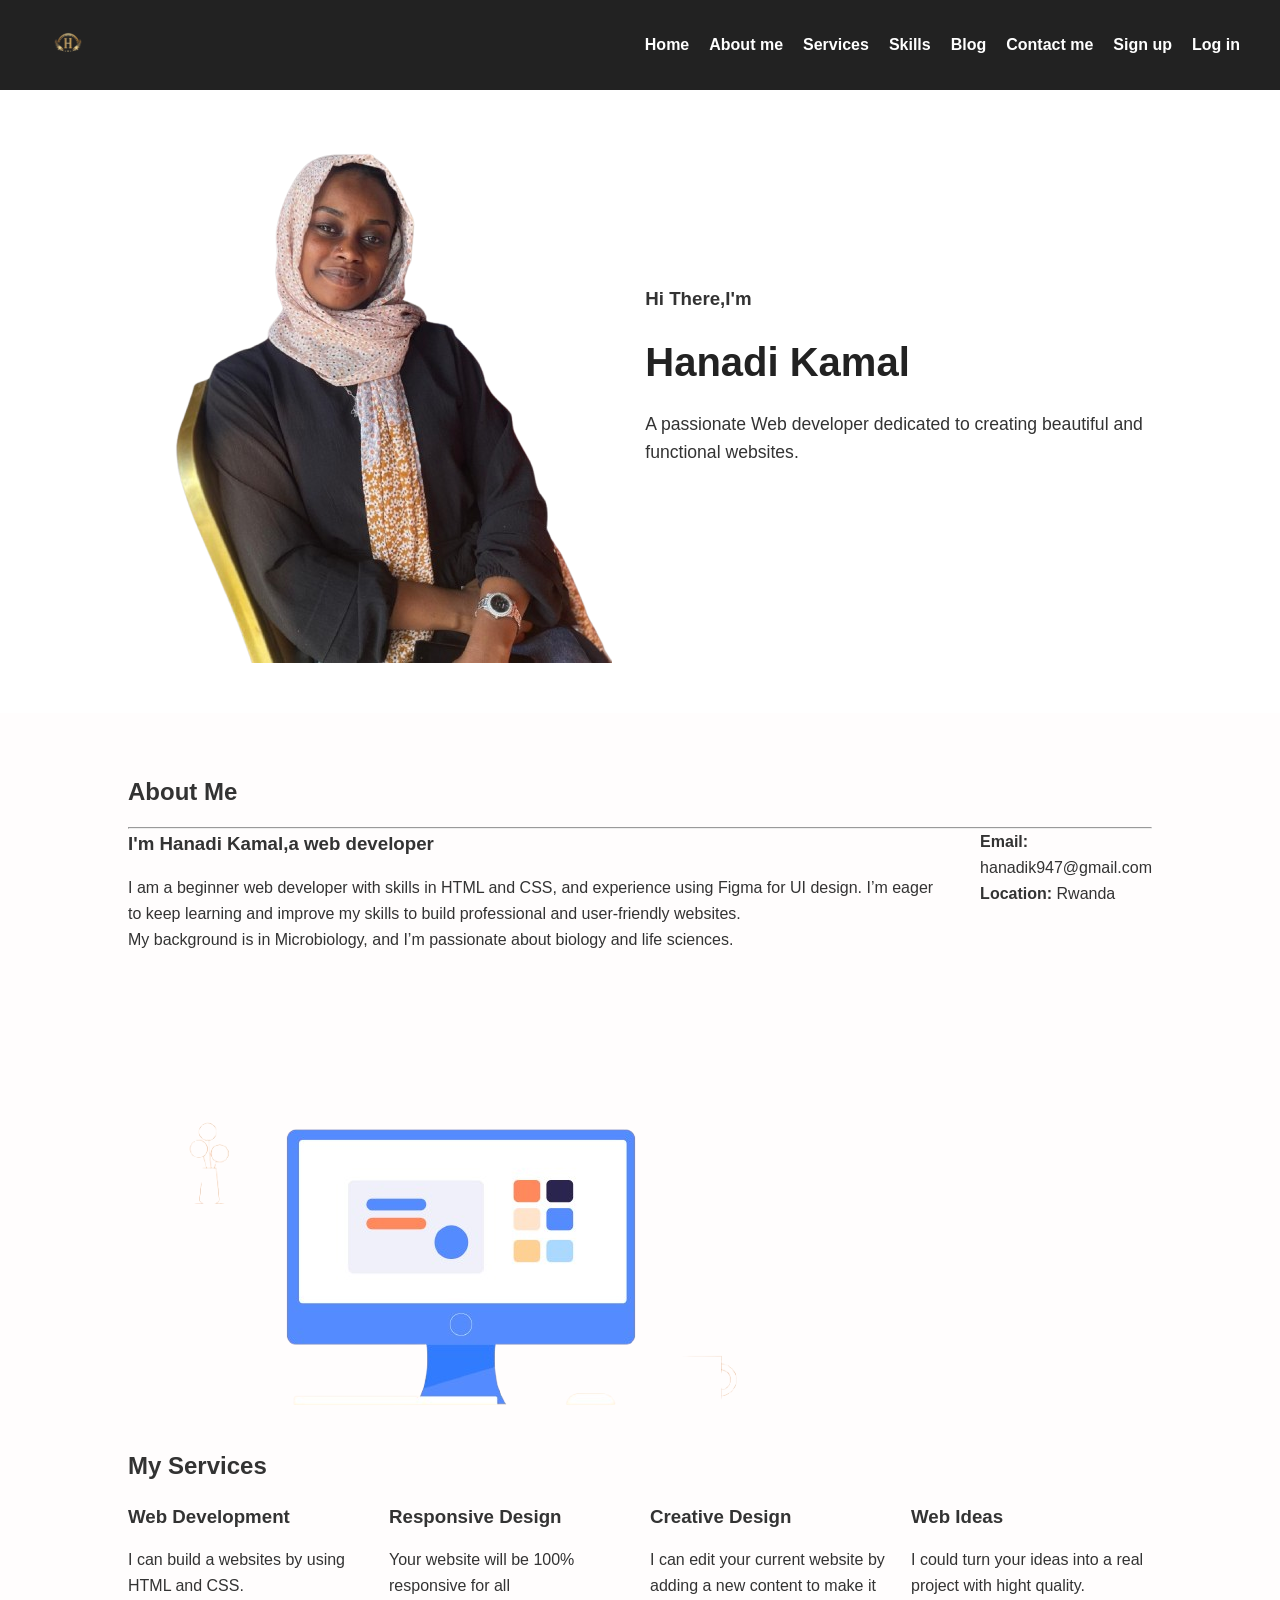
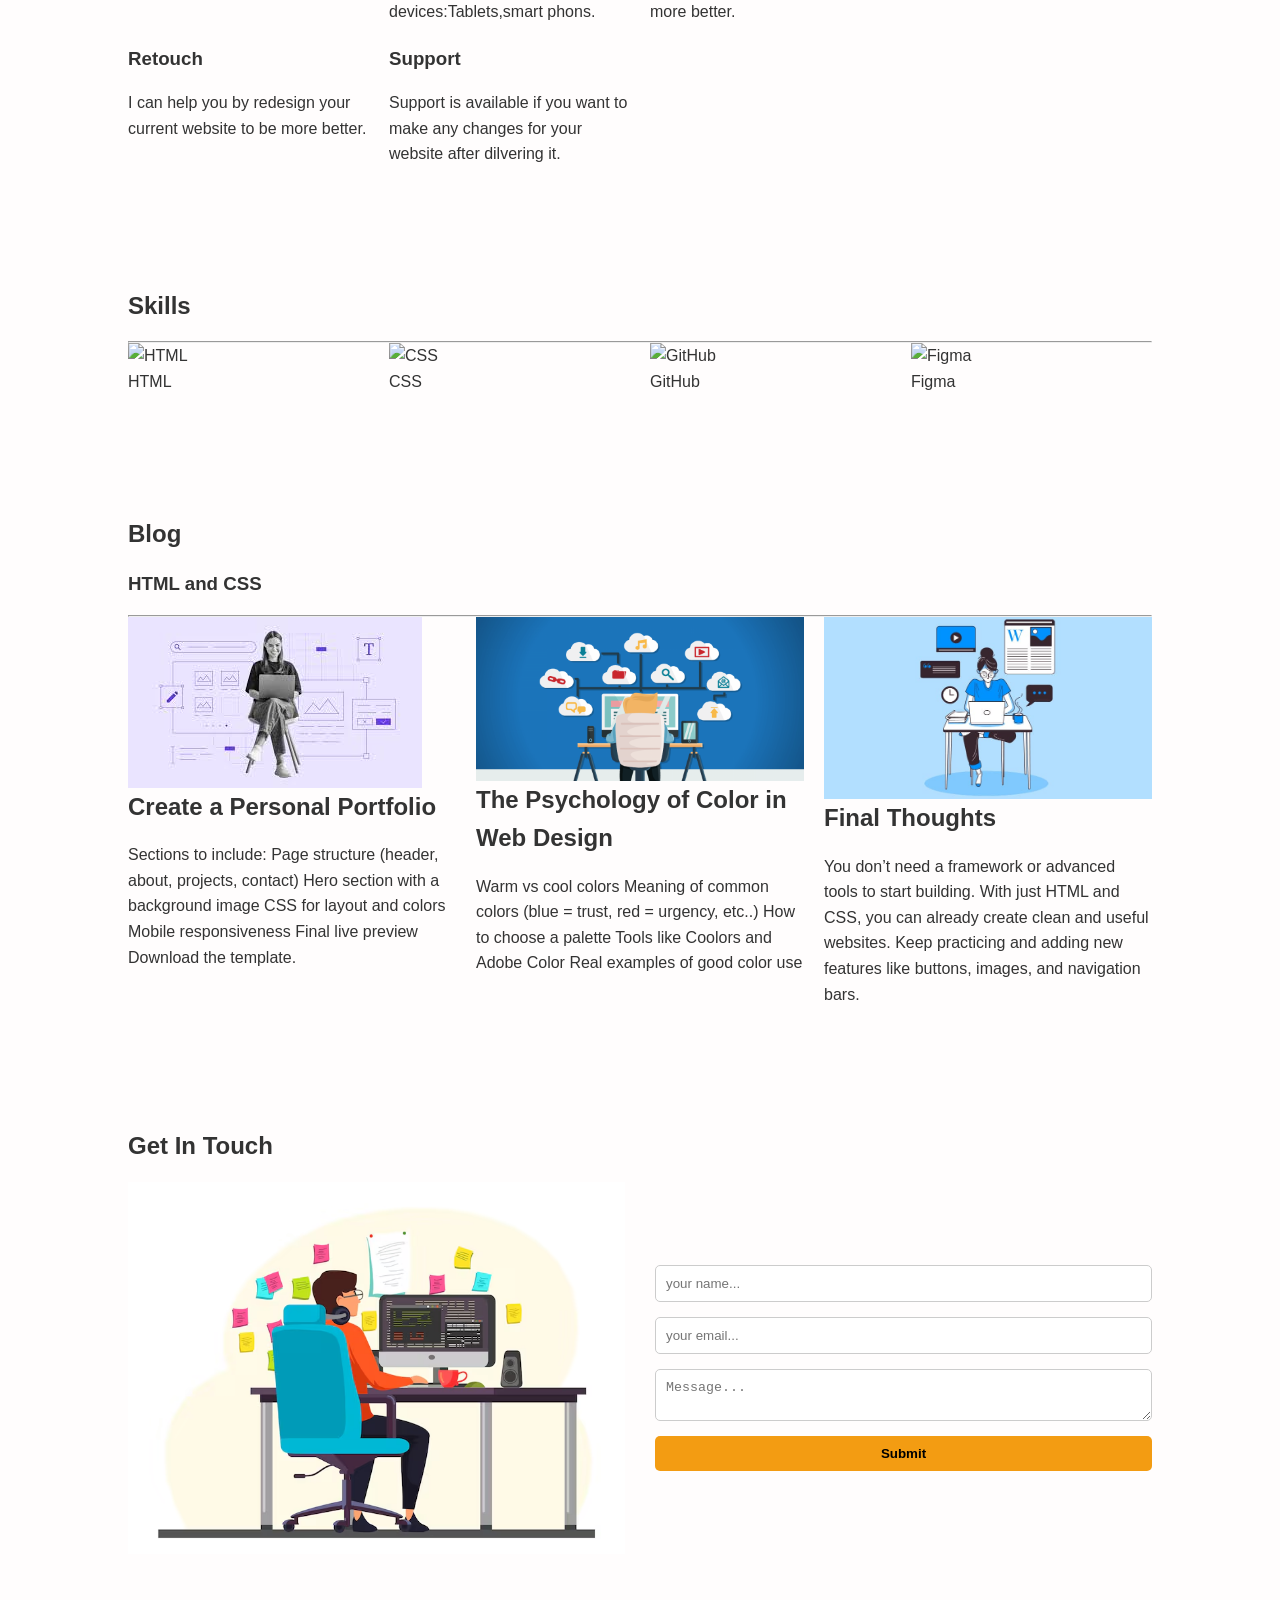
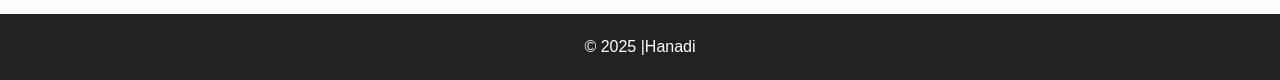
==== index.html @ 6c22a96e "corection" ====
<!DOCTYPE html>
<html lang="en">

<head>
    <meta charset="UTF-8">
    <meta name="viewport" content="width=device-width, initial-scale=1.0">
    <title>My webpage</title>
    <link rel="stylesheet" href="./style.css">
    <link rel="stylesheet" href="https://cdnjs.cloudflare.com/ajax/libs/font-awesome/7.0.1/css/all.min.css"
        integrity="sha512-2SwdPD6INVrV/lHTZbO2nodKhrnDdJK9/kg2XD1r9uGqPo1cUbujc+IYdlYdEErWNu69gVcYgdxlmVmzTWnetw=="
        crossorigin="anonymous" referrerpolicy="no-referrer" />
</head>

<body>
 
    <header class="photo">
           
        <img src="./h.png" alt="">
        <nav class="link">
        <ul class="navbar">
           <li> <a href="#home">Home</a></li>
            <li><a href="#about">About me</a></li>
            <li><a href="#services">Services</a></li>
            <li><a href="#skills">Skills</a></li>
            <li><a href="#blog">Blog</a></li>
            <li><a href="#contact">Contact me</a></li>
            <li><a href="./sing.html">Sign up</a></li>
            <li><a href="./log.html">Log in</a></li>
            </ul>
        </nav>
    </header>
    <div class="section1">
        <div><img class="img" src="./IMG-20250919-WA0031_2-removebg-preview (1).png" alt=""></div>
        <div class="text1">
            <h3 class="h3">Hi There,I'm</h3>
            <h1 class="h1">Hanadi Kamal</h1>
            <p class="p"> A passionate Web developer dedicated to creating beautiful and functional websites.</p>
            <div class="social">
                <a class="face" href="https://www.facebook.com/hnadei.kmal" target="_blank">
                    <i class="fa-brands fa-facebook"></i>
                </a>
                <a class="insta" href="https://www.instagram.com/hanadik94?igsh=MWlzdHgxcjh0bXBwZw==" target="_blank">
                    <i class="fa-brands fa-instagram"></i>
                </a>
                <a class="git" href="https://github.com/Hanadi234" target="_blank">
                    <i class="fa-brands fa-github"></i>
                </a>
                <a class="link" href="https://www.linkedin.com/in/hanadi-kamal-5a8a17352/" target="_blank">
                    <i class="fa-brands fa-linkedin"></i>
                </a>
            </div>
        </div>
    </div>
<section id="about">
    <div class="contener">
        <h2>About Me</h2>
        <hr>
        <div class="about-content">
            <div class="col-1">
                <h3 class="web">I'm <span class="h3">Hanadi Kamal,</span>a web developer</h3>
                <p>I am a beginner web developer with skills in HTML and CSS, and experience using Figma for UI design. I’m eager to keep learning and improve my skills to build professional and user-friendly websites.</p>
                <p>My background is in Microbiology, and I’m passionate about biology and life sciences.</p>
            </div>
            <div class="col-2">
                <p><b>Email:</b> hanadik947@gmail.com</p>
                <p><b>Location:</b> Rwanda</p>
            </div>
        </div>

    </div>

</section>
<section id="services">
    <div class="serv">
        <div class="heading">
            <img class="imn" src="./computer-removebg-preview (1).png" alt="services">
           <h2>My <span class="h3">Services</span></h2>
            
        </div>
        <div class="row">
            <div class="item">
                <h3>Web Development</h3>
                <p>I can build a websites by using HTML and CSS.</p>
            </div>
            <div class="item">
                <h3>Responsive Design</h3>
                <p>Your website will be 100% responsive for all devices:Tablets,smart phons.</p>
            </div>
            <div class="item">
                <h3>Creative Design</h3>
                <p>I can edit your current website by adding a new content to make it more better.</p>
            </div>
            <div class="item">
                <h3>Web Ideas</h3>
                <p>I could turn your ideas into a real project with hight quality.</p>
            </div>
            <div class="item">
                <h3>Retouch</h3>
                <p>I can help you by redesign your current website to be more better.</p>
            </div>
            <div class="item">
                <h3>Support</h3>
                <p>Support is available if you want to make any changes for your website after dilvering it.</p>
            </div>
        </div>
    </div>

</section>
<section id="skills">
        <h2>
            Skills
        </h2>
        <hr>
        <div class="skills-content">
          <div class="row">
            <div class="item">
                <img src="./nhtml.png" alt="HTML">
                <p>HTML</p>
            </div>
             <div class="item">
                <img src="./css.png" alt="CSS">
                <p>CSS</p>
            </div>
            <div class="item">
                <img src="./GitHub-Mark-ea2971cee799.png" alt="GitHub">
                <p>GitHub</p>
            </div>
             <div class="item">
                <img src="./5094051dac77593d0f0978bdcbabaf79e5bb855c-1080x1080.avif" alt="Figma">
                <p>Figma</p>
            </div>
          </div>
        </div>
    </div>
</section>
<section id="blog">
    <div class="contener">
        <h2 class="h3">Blog</h2>
        <h3 class="title">HTML and CSS</h3>
        <hr>
        <div class="row">
            <div class="item">
                <img src="./blog1.jpeg" alt="">
                <h2>Create a Personal Portfolio</h2>
                <p>Sections to include:

Page structure (header, about, projects, contact)

Hero section with a background image

CSS for layout and colors

Mobile responsiveness

Final live preview

Download the template.</p>
            </div>
            <div class="item">
                <img src="./blog2.png" alt="">
                <h2>The Psychology of Color in Web Design</h2>
                <p>Warm vs cool colors

Meaning of common colors (blue = trust, red = urgency, etc..)

How to choose a palette

Tools like Coolors and Adobe Color

Real examples of good color use</p>
            </div>
            <div class="item">
                <img src="./Blog3.jpg" alt="">
                <h2>Final Thoughts</h2>
                <p>You don’t need a framework or advanced tools to start building. With just HTML and CSS, you can already create clean and useful websites. Keep practicing and adding new features like buttons, images, and navigation bars.</p>
            </div>
        </div>
    </div>
    </section>
<section id="contact">
    <div class="contaner">
        <h2>Get In <span class="h3">Touch</span></h2>
        <div class="row">
            <img src="./male-programmer-working-computer-office-wall-with-hanging-reminder-stickers-developer-creating-new-software-interface-coding-programming-system-administrator-designer-character_575670-1159.jpg" alt="Git In Touch">
            <form action="https://formsubmit.co/hanadik947@gmail.com" method="POST">
                <input type="text" name="Name" id="Name" placeholder="your name..." required>
                <input type="email" name="Email" id="Email" placeholder="your email..." required>
                <textarea name="Message" id="Message" placeholder="Message..."></textarea>
                <button class="submit">Submit</button>
            </form>
        </div>
    </div>
</section>
<footer id="footer">
    <p>&copy; 2025 |Hanadi</p>
</footer>

</body>

</html>
---- style.css ----
* {
  margin: 0;
  padding: 0;
  box-sizing: border-box;
}

body {
  font-family: Arial, Helvetica, sans-serif;
  line-height: 1.6;
  color: #333;
  background: #fffdfd;
}

img {
  max-width: 100%;
  height: auto;
  display: block;
}

a {
  text-decoration: none;
  color: inherit;
}

h1, h2, h3 {
  margin-bottom: 1rem;
}


header {
  display: flex;
  justify-content: space-between;
  align-items: center;
  padding: 15px 40px;
  background: #222;
  color: #ee9191;
  position: sticky;
  top: 0;
  z-index: 1000;
}

header img {
  height: 60px;
}

.navbar {
  display: flex;
  list-style: none;
  gap: 20px;
}

.navbar li a {
  color: white;
  font-weight: bold;
  transition: color 0.3s;
}

.navbar li a:hover {
  color: #f39c12;
}


.section1 {
  display: flex;
  justify-content: space-around;
  align-items: center;
  padding: 50px 10%;
  gap: 20px;
  background: #fff;
}

.section1 .text1 {
  max-width: 500px;
}

.section1 h1 {
  font-size: 2.5rem;
  color: #222;
}

.section1 p {
  margin: 15px 0;
  font-size: 1.1rem;
}

.social a {
  font-size: 1.5rem;
  margin-right: 15px;
  color: #222;
  transition: color 0.3s;
}

.social a:hover {
  color: #f39c12;
}


section {
  padding: 60px 10%;
}

#about .about-content {
  display: flex;
  justify-content: space-between;
  gap: 30px;
}

#services .row,
#skills .row,
#blog .row,
#contact .row {
  display: grid;
  gap: 20px;
}

#services .row,
#skills .row {
  grid-template-columns: repeat(auto-fit, minmax(200px, 1fr));
}

#blog .row {
  grid-template-columns: repeat(auto-fit, minmax(250px, 1fr));
}

#contact .row {
  grid-template-columns: 1fr 1fr;
  align-items: center;
  gap: 30px;
}

#contact form {
  display: flex;
  flex-direction: column;
  gap: 15px;
}

#contact input,
#contact textarea {
  padding: 10px;
  border: 1px solid #ccc;
  border-radius: 5px;
}

#contact button {
  background: #f39c12;
  border: none;
  padding: 10px;
  border-radius: 5px;
  font-weight: bold;
  cursor: pointer;
  transition: background 0.3s;
}

#contact button:hover {
  background: #e67e22;
}


footer {
  background: #222;
  color: white;
  text-align: center;
  padding: 20px;
}

@media (max-width: 992px) {
  header {
    padding: 15px 20px;
  }

  .section1 {
    flex-direction: column;
    text-align: center;
  }

  #about .about-content {
    flex-direction: column;
  }

  #contact .row {
    grid-template-columns: 1fr;
  }
}


@media (max-width: 768px) {
  .navbar {
    display: none;
    flex-direction: column;
    background: #222;
    position: absolute;
    top: 70px;
    right: 20px;
    width: 200px;
    padding: 15px;
    border-radius: 8px;
  }

  .navbar.active {
    display: flex;
  }


  .menu-toggle {
    display: block;
    cursor: pointer;
    font-size: 1.8rem;
    color: white;
  }
}


@media (max-width: 480px) {
  .section1 h1 {
    font-size: 1.8rem;
  }

  .section1 p {
    font-size: 1rem;
  }

  h2 {
    font-size: 1.5rem;
  }
}

.sign ,.login{
    width: 300px;
    background-color: #fff;
    padding: 20px;
    box-shadow: 0 0 3px 0 rgba(0,0,0,0.3);
    margin: 8% auto;
    text-align: center;
}
.sign, .login h1{
    
    margin-bottom: 30px;
}
.input-box ,.log-box{
    border-radius: 20px;
    padding: 10px;
    margin: 10px 0;
    width: 98%;
    border: 1px solid rgb(226, 157, 171);
    outline: none;
}
.sign-bt ,.log-bt{
    color: #caced4;
    width: 100%;
    padding: 10px;
    border-radius: 20px;
    font-size: 15px;
    margin: 10px 0;
    border: none;
    background-color: #193052;
}
.back{
    text-decoration: none;
}
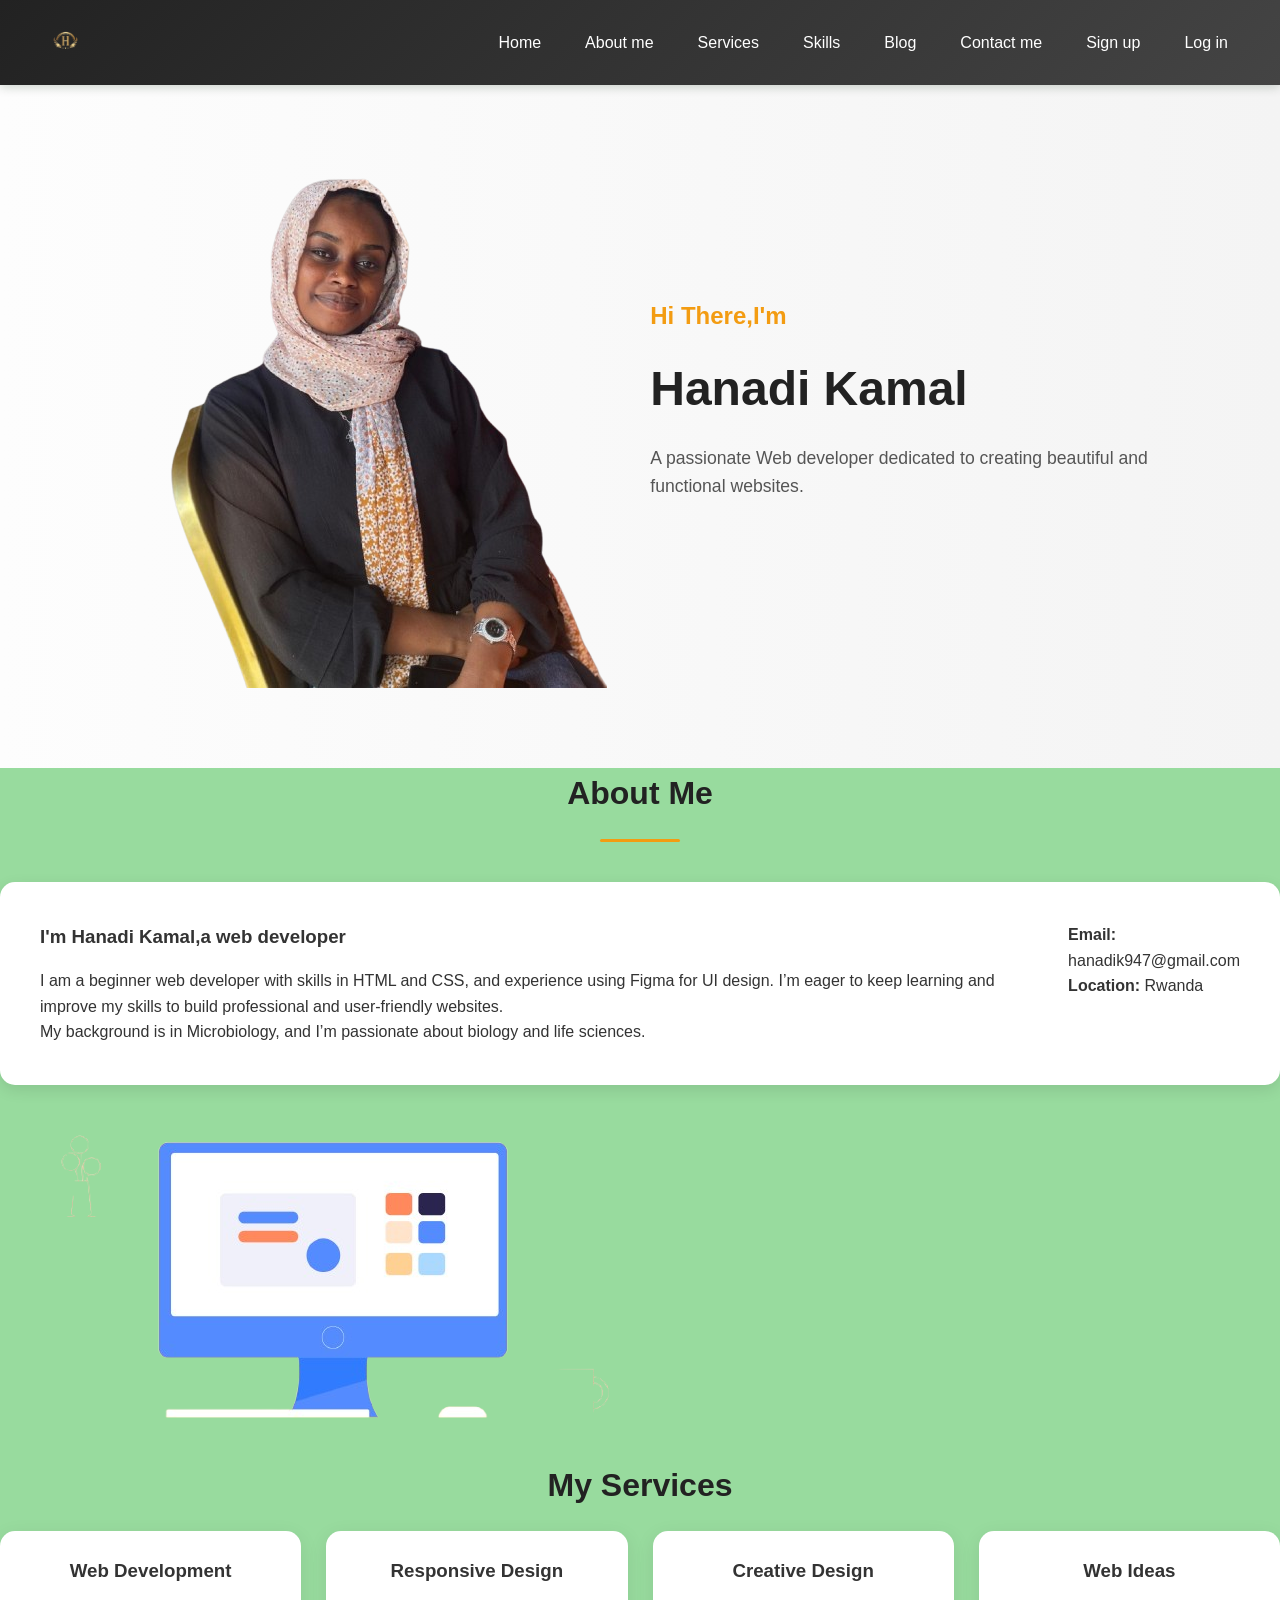
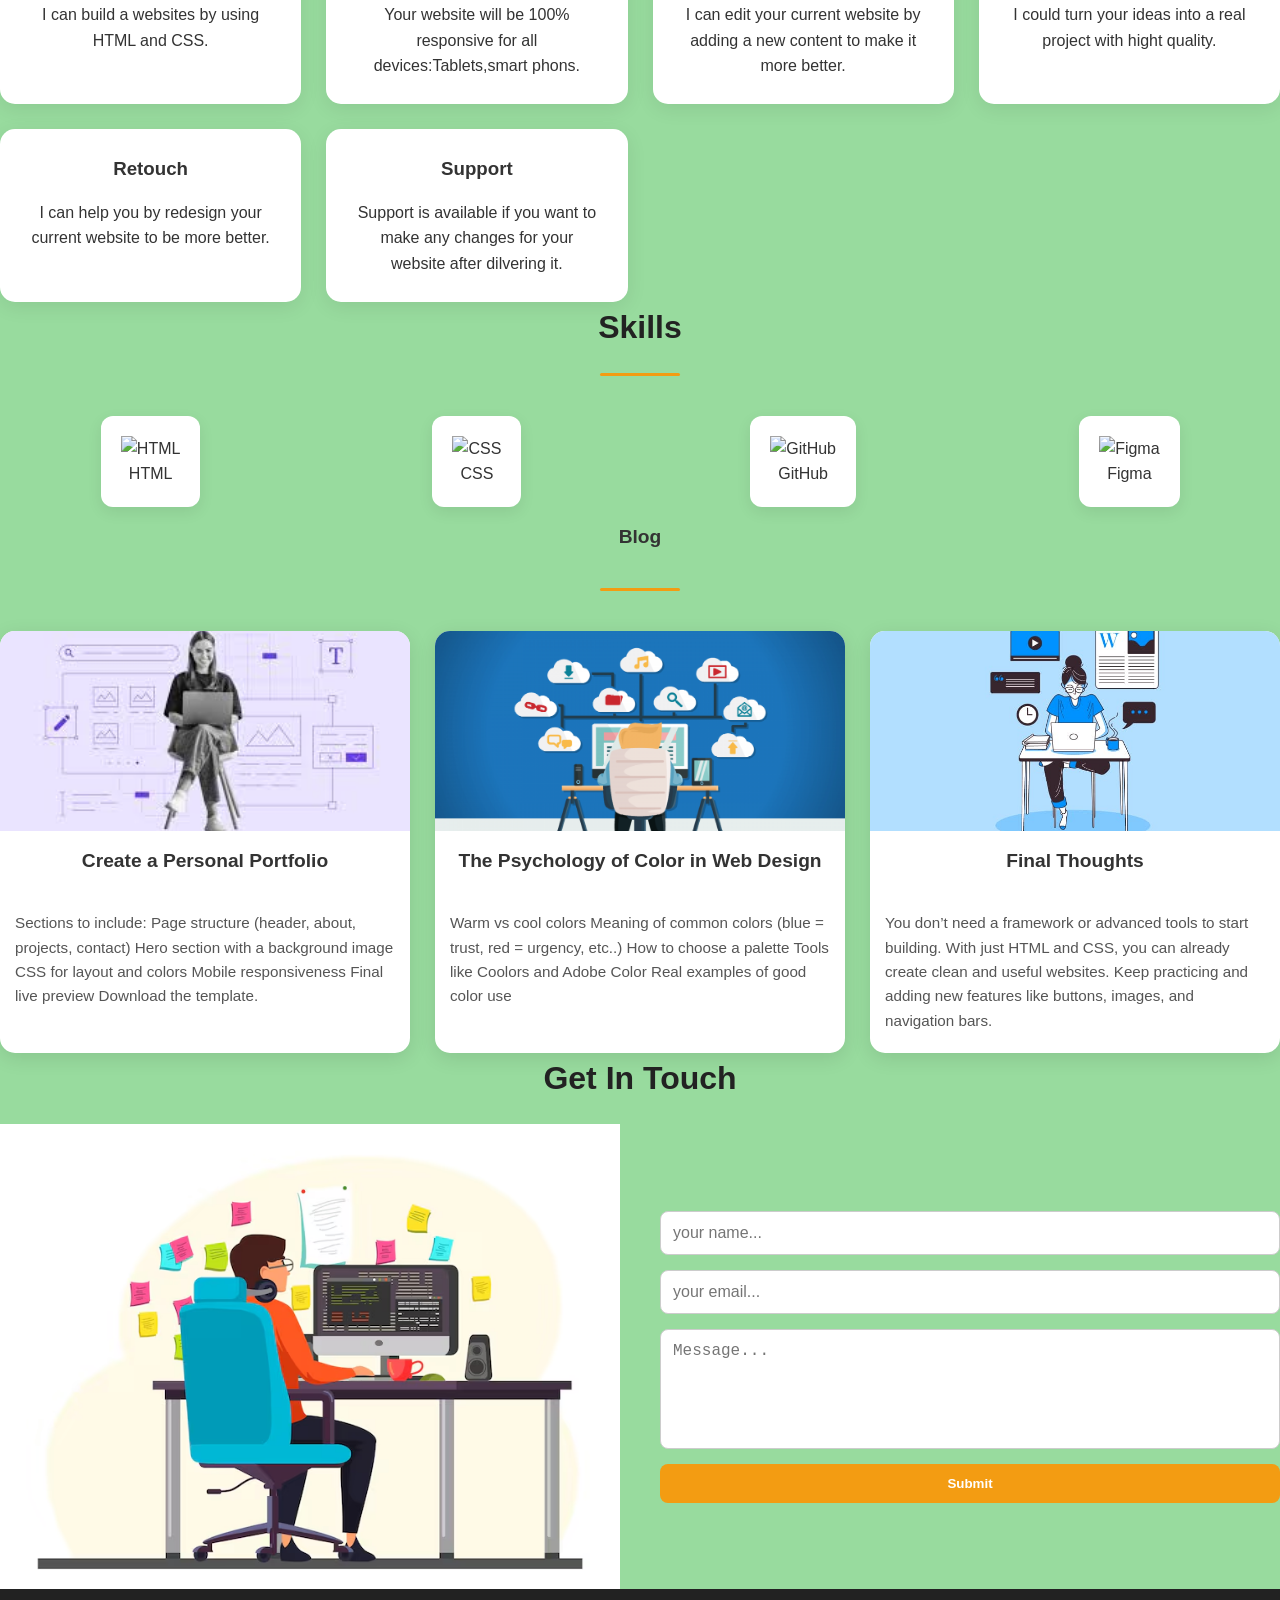
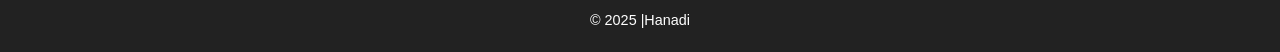
==== commit 6a2ff44d: "hey" ====
--- a/index.html
+++ b/index.html
@@ -79,27 +79,27 @@
         </div>
         <div class="row">
             <div class="item">
-                <h3>Web Development</h3>
+                <h3><strong>Web Development</strong></h3>
                 <p>I can build a websites by using HTML and CSS.</p>
             </div>
             <div class="item">
-                <h3>Responsive Design</h3>
+                <h3><strong>Responsive Design</strong></h3>
                 <p>Your website will be 100% responsive for all devices:Tablets,smart phons.</p>
             </div>
             <div class="item">
-                <h3>Creative Design</h3>
+                <h3><strong>Creative Design</strong></h3>
                 <p>I can edit your current website by adding a new content to make it more better.</p>
             </div>
             <div class="item">
-                <h3>Web Ideas</h3>
+                <h3><strong>Web Ideas</strong></h3>
                 <p>I could turn your ideas into a real project with hight quality.</p>
             </div>
             <div class="item">
-                <h3>Retouch</h3>
+                <h3><strong>Retouch</strong></h3>
                 <p>I can help you by redesign your current website to be more better.</p>
             </div>
             <div class="item">
-                <h3>Support</h3>
+                <h3><strong>Support</strong></h3>
                 <p>Support is available if you want to make any changes for your website after dilvering it.</p>
             </div>
         </div>
@@ -135,8 +135,8 @@
 </section>
 <section id="blog">
     <div class="contener">
-        <h2 class="h3">Blog</h2>
-        <h3 class="title">HTML and CSS</h3>
+        <h2 class="h3"><strong>Blog</strong></h2>
+        <!-- <h3 class="title">HTML and CSS</h3> -->
         <hr>
         <div class="row">
             <div class="item">
--- a/style.css
+++ b/style.css
@@ -6,10 +6,11 @@
 }
 
 body {
-  font-family: Arial, Helvetica, sans-serif;
+  font-family: "Poppins", sans-serif;
   line-height: 1.6;
   color: #333;
-  background: #fffdfd;
+  background: #98db9e;
+  scroll-behavior: smooth;
 }
 
 img {
@@ -21,10 +22,28 @@
 a {
   text-decoration: none;
   color: inherit;
+  transition: 0.3s;
 }
 
 h1, h2, h3 {
   margin-bottom: 1rem;
+  font-weight: 600;
+}
+
+h2 {
+  font-size: 2rem;
+  text-align: center;
+  margin-bottom: 20px;
+  color: #222;
+}
+
+hr {
+  width: 80px;
+  height: 3px;
+  border: none;
+  background: #f39c12;
+  margin: 0 auto 40px auto;
+  border-radius: 2px;
 }
 
 
@@ -33,15 +52,16 @@
   justify-content: space-between;
   align-items: center;
   padding: 15px 40px;
-  background: #222;
-  color: #ee9191;
+  background: linear-gradient(135deg, #222, #444);
+  color: #fff;
   position: sticky;
   top: 0;
   z-index: 1000;
+  box-shadow: 0 2px 10px rgba(1, 41, 9, 0.2);
 }
 
 header img {
-  height: 60px;
+  height: 55px;
 }
 
 .navbar {
@@ -52,12 +72,14 @@
 
 .navbar li a {
   color: white;
-  font-weight: bold;
-  transition: color 0.3s;
+  font-weight: 500;
+  padding: 8px 12px;
+  border-radius: 6px;
 }
 
 .navbar li a:hover {
-  color: #f39c12;
+  background: #f39c12;
+  color: #fff;
 }
 
 
@@ -65,68 +87,140 @@
   display: flex;
   justify-content: space-around;
   align-items: center;
-  padding: 50px 10%;
-  gap: 20px;
-  background: #fff;
+  padding: 80px 10%;
+  gap: 40px;
+  background: linear-gradient(to right, #fdfdfd, #f4f4f4);
 }
 
 .section1 .text1 {
   max-width: 500px;
+  animation: fadeIn 1s ease-in-out;
 }
 
 .section1 h1 {
-  font-size: 2.5rem;
+  font-size: 3rem;
   color: #222;
+}
+
+.section1 h3 {
+  font-size: 1.5rem;
+  color: #f39c12;
 }
 
 .section1 p {
   margin: 15px 0;
   font-size: 1.1rem;
+  color: #555;
 }
 
 .social a {
-  font-size: 1.5rem;
-  margin-right: 15px;
+  font-size: 1.6rem;
+  margin-right: 18px;
   color: #222;
-  transition: color 0.3s;
+  transition: transform 0.3s, color 0.3s;
 }
 
 .social a:hover {
   color: #f39c12;
-}
-
-
-section {
-  padding: 60px 10%;
-}
+  transform: scale(1.2);
+}
+
 
 #about .about-content {
   display: flex;
   justify-content: space-between;
   gap: 30px;
-}
-
-#services .row,
-#skills .row,
-#blog .row,
+  background: #fff;
+  padding: 40px;
+  border-radius: 15px;
+  box-shadow: 0 5px 15px rgba(0,0,0,0.1);
+}
+
+
+#services .row {
+  display: grid;
+  grid-template-columns: repeat(auto-fit, minmax(250px, 1fr));
+  gap: 25px;
+}
+
+#services .item {
+  background: #fff;
+  padding: 25px;
+  border-radius: 15px;
+  text-align: center;
+  box-shadow: 0 5px 20px rgba(0,0,0,0.08);
+  transition: transform 0.3s, box-shadow 0.3s;
+}
+
+#services .item:hover {
+  transform: translateY(-8px);
+  box-shadow: 0 8px 25px rgba(0,0,0,0.15);
+}
+
+
+#skills .row {
+  display: grid;
+  grid-template-columns: repeat(auto-fit, minmax(150px, 1fr));
+  gap: 25px;
+  justify-items: center;
+}
+
+#skills .item {
+  text-align: center;
+  background: #fff;
+  padding: 20px;
+  border-radius: 12px;
+  box-shadow: 0 5px 15px rgba(0,0,0,0.08);
+  transition: transform 0.3s;
+}
+
+#skills .item:hover {
+  transform: scale(1.08);
+}
+
+
+#blog .row {
+  display: grid;
+  grid-template-columns: repeat(auto-fit, minmax(280px, 1fr));
+  gap: 25px;
+}
+
+#blog .item {
+  background: #fff;
+  border-radius: 15px;
+  overflow: hidden;
+  box-shadow: 0 5px 20px rgba(0,0,0,0.1);
+  transition: transform 0.3s;
+}
+
+#blog .item:hover {
+  transform: translateY(-8px);
+}
+
+#blog img {
+  width: 100%;
+  height: 200px;
+  object-fit: cover;
+}
+
+#blog h2 {
+  font-size: 1.2rem;
+  padding: 15px;
+  color: #333;
+}
+
+#blog p {
+  padding: 0 15px 20px;
+  font-size: 0.95rem;
+  color: #555;
+}
+
+
 #contact .row {
   display: grid;
-  gap: 20px;
-}
-
-#services .row,
-#skills .row {
-  grid-template-columns: repeat(auto-fit, minmax(200px, 1fr));
-}
-
-#blog .row {
-  grid-template-columns: repeat(auto-fit, minmax(250px, 1fr));
-}
-
-#contact .row {
   grid-template-columns: 1fr 1fr;
+  gap: 40px;
   align-items: center;
-  gap: 30px;
 }
 
 #contact form {
@@ -137,23 +231,31 @@
 
 #contact input,
 #contact textarea {
-  padding: 10px;
+  padding: 12px;
   border: 1px solid #ccc;
-  border-radius: 5px;
+  border-radius: 8px;
+  font-size: 1rem;
+}
+
+#contact textarea {
+  min-height: 120px;
+  resize: none;
 }
 
 #contact button {
   background: #f39c12;
   border: none;
-  padding: 10px;
-  border-radius: 5px;
-  font-weight: bold;
+  padding: 12px;
+  border-radius: 8px;
+  font-weight: 600;
   cursor: pointer;
-  transition: background 0.3s;
+  color: white;
+  transition: background 0.3s, transform 0.3s;
 }
 
 #contact button:hover {
   background: #e67e22;
+  transform: scale(1.05);
 }
 
 
@@ -162,13 +264,19 @@
   color: white;
   text-align: center;
   padding: 20px;
-}
+  font-size: 0.9rem;
+}
+
+
+@keyframes fadeIn {
+  from {opacity: 0; transform: translateY(20px);}
+  to {opacity: 1; transform: translateY(0);}
+}
+
+
+
 
 @media (max-width: 992px) {
-  header {
-    padding: 15px 20px;
-  }
-
   .section1 {
     flex-direction: column;
     text-align: center;
@@ -176,6 +284,7 @@
 
   #about .about-content {
     flex-direction: column;
+    text-align: center;
   }
 
   #contact .row {
@@ -188,19 +297,18 @@
   .navbar {
     display: none;
     flex-direction: column;
-    background: #222;
+    background: #333;
     position: absolute;
     top: 70px;
     right: 20px;
-    width: 200px;
+    width: 220px;
     padding: 15px;
-    border-radius: 8px;
+    border-radius: 10px;
   }
 
   .navbar.active {
     display: flex;
   }
-
 
   .menu-toggle {
     display: block;
@@ -213,11 +321,15 @@
 
 @media (max-width: 480px) {
   .section1 h1 {
-    font-size: 1.8rem;
+    font-size: 2rem;
+  }
+
+  .section1 h3 {
+    font-size: 1.2rem;
   }
 
   .section1 p {
-    font-size: 1rem;
+    font-size: 0.95rem;
   }
 
   h2 {
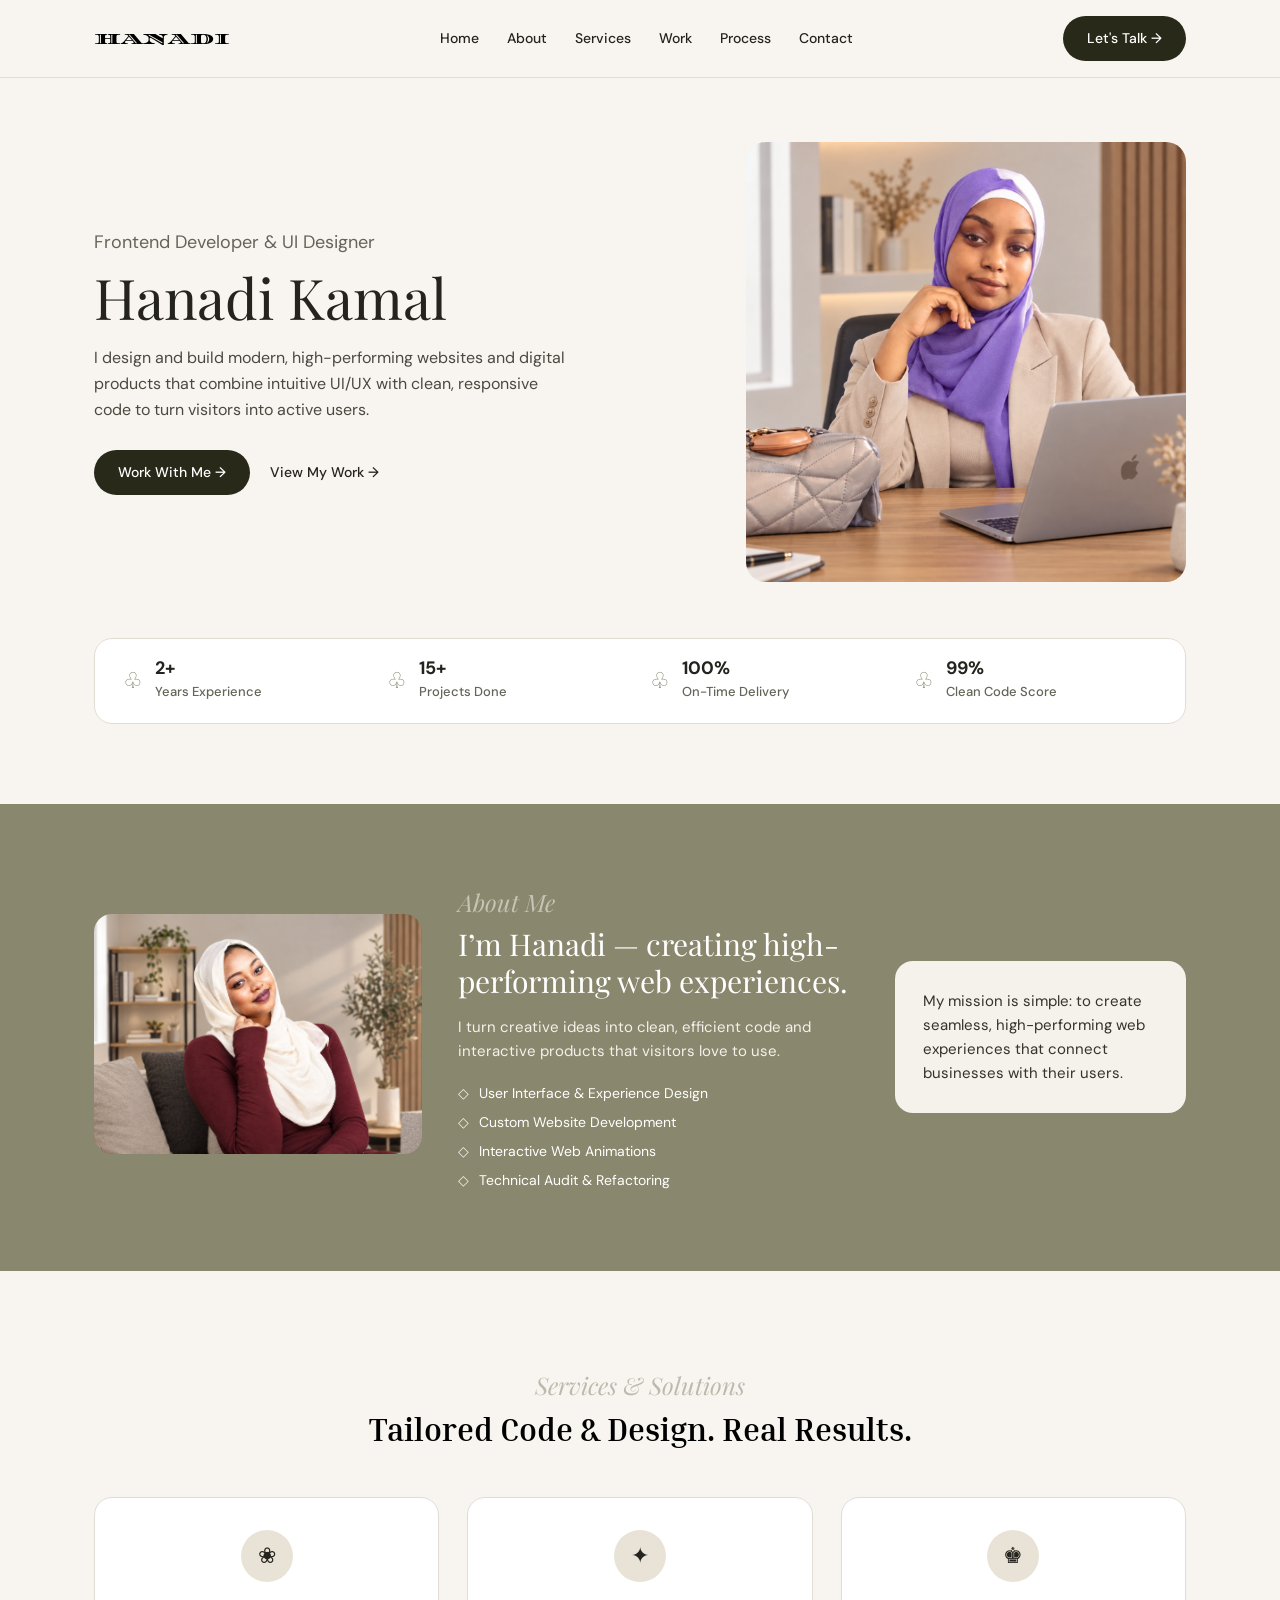
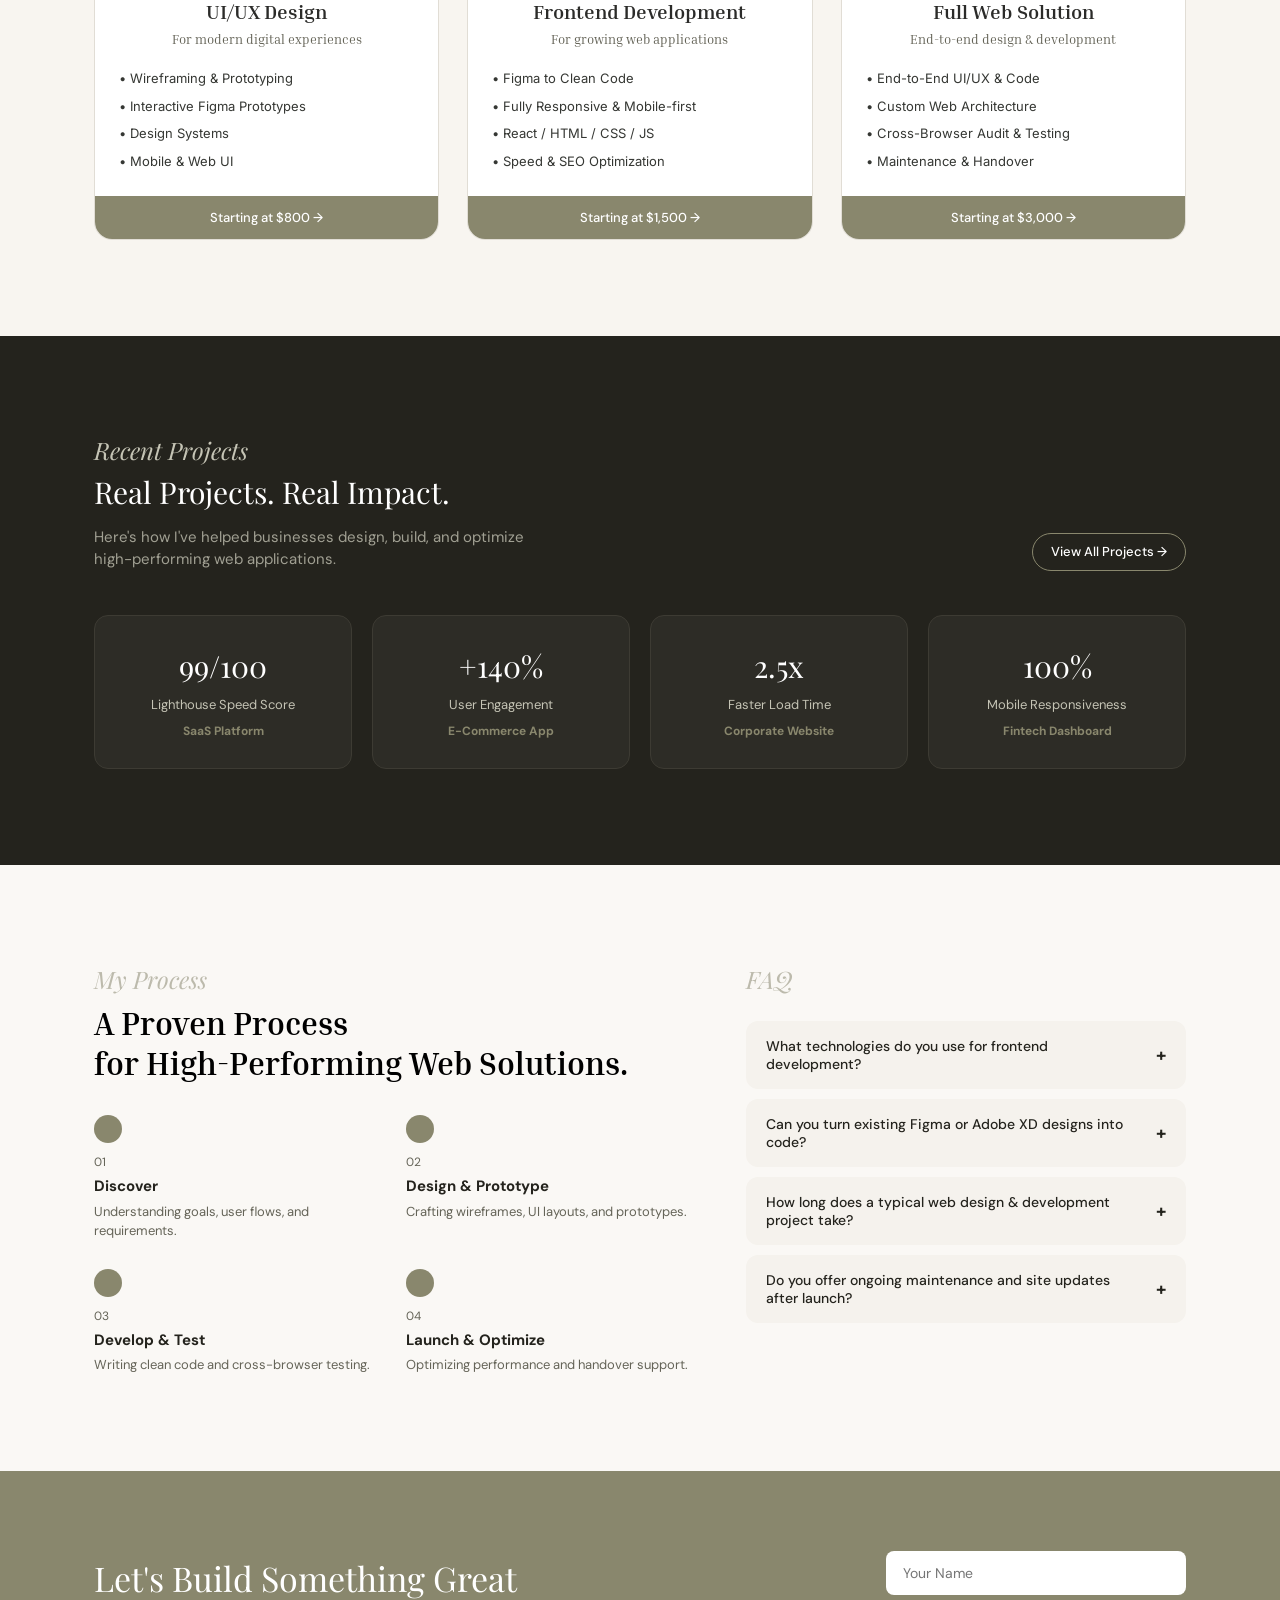
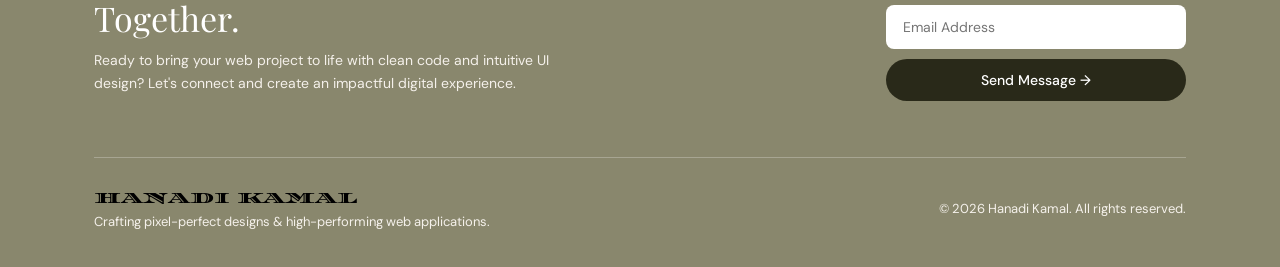
==== commit b122018c: "new" ====
--- a/index.html
+++ b/index.html
@@ -1,200 +1,311 @@
 <!DOCTYPE html>
 <html lang="en">
-
 <head>
-    <meta charset="UTF-8">
-    <meta name="viewport" content="width=device-width, initial-scale=1.0">
-    <title>My webpage</title>
-    <link rel="stylesheet" href="./style.css">
-    <link rel="stylesheet" href="https://cdnjs.cloudflare.com/ajax/libs/font-awesome/7.0.1/css/all.min.css"
-        integrity="sha512-2SwdPD6INVrV/lHTZbO2nodKhrnDdJK9/kg2XD1r9uGqPo1cUbujc+IYdlYdEErWNu69gVcYgdxlmVmzTWnetw=="
-        crossorigin="anonymous" referrerpolicy="no-referrer" />
+  <meta charset="UTF-8">
+  <meta name="viewport" content="width=device-width, initial-scale=1.0">
+  <title>Hanadi Kamal — Frontend Developer & UI Designer</title>
+
+  <link rel="preconnect" href="https://fonts.googleapis.com">
+  <link rel="preconnect" href="https://fonts.gstatic.com" crossorigin>
+  <link href="https://fonts.googleapis.com/css2?family=DM+Sans:ital,wght@0,400;0,500;0,700;1,400&family=Diplomata&family=Inria+Serif:wght@400;700&family=Inter:wght@500&family=Playfair+Display:ital,wght@0,400;0,600;1,400&display=swap" rel="stylesheet">
+
+  <link rel="stylesheet" href="style.css">
 </head>
-
 <body>
- 
-    <header class="photo">
-           
-        <img src="./h.png" alt="">
-        <nav class="link">
-        <ul class="navbar">
-           <li> <a href="#home">Home</a></li>
-            <li><a href="#about">About me</a></li>
-            <li><a href="#services">Services</a></li>
-            <li><a href="#skills">Skills</a></li>
-            <li><a href="#blog">Blog</a></li>
-            <li><a href="#contact">Contact me</a></li>
-            <li><a href="./sing.html">Sign up</a></li>
-            <li><a href="./log.html">Log in</a></li>
+
+  <header class="navbar">
+    <div class="container nav-container">
+      <a href="#home" class="brand-logo">HANADI</a>
+      <nav class="nav-links">
+        <a href="#home">Home</a>
+        <a href="#about">About</a>
+        <a href="#services">Services</a>
+        <a href="#work">Work</a>
+        <a href="#process">Process</a>
+        <a href="#contact">Contact</a>
+      </nav>
+      <a href="#contact" class="btn btn-dark">Let's Talk →</a>
+    </div>
+  </header>
+
+  <main>
+    <section id="home" class="hero-section">
+      <div class="container hero-grid">
+        <div class="hero-text">
+          <span class="role-badge">Frontend Developer & UI Designer</span>
+          <h1 class="hero-name">Hanadi Kamal</h1>
+          <p class="hero-bio">
+            I design and build modern, high-performing websites and digital products that combine intuitive UI/UX with clean, responsive code to turn visitors into active users.
+          </p>
+          <div class="hero-actions">
+            <a href="#contact" class="btn btn-dark">Work With Me →</a>
+            <a href="#work" class="btn-text">View My Work →</a>
+          </div>
+        </div>
+
+        <div class="hero-media">
+          <img class="hero-img" src="./n2.png" alt="Hanadi Kamal Portrait">
+        </div>
+      </div>
+
+      <div class="container">
+        <div class="metrics-bar">
+          <div class="metric-card">
+            <span class="metric-symbol">♧</span>
+            <div class="metric-info">
+              <strong>2+</strong>
+              <span>Years Experience</span>
+            </div>
+          </div>
+          <div class="metric-card">
+            <span class="metric-symbol">♧</span>
+            <div class="metric-info">
+              <strong>15+</strong>
+              <span>Projects Done</span>
+            </div>
+          </div>
+          <div class="metric-card">
+            <span class="metric-symbol">♧</span>
+            <div class="metric-info">
+              <strong>100%</strong>
+              <span>On-Time Delivery</span>
+            </div>
+          </div>
+          <div class="metric-card">
+            <span class="metric-symbol">♧</span>
+            <div class="metric-info">
+              <strong>99%</strong>
+              <span>Clean Code Score</span>
+            </div>
+          </div>
+        </div>
+      </div>
+    </section>
+
+    <section id="about" class="about-section">
+      <div class="container about-grid">
+        <div class="about-media">
+          <img src="./m.png" alt="Hanadi Working" class="about-img">
+        </div>
+
+        <div class="about-details">
+          <span class="tag-serif-italic tag-light">About Me</span>
+          <h2 class="about-title">I’m Hanadi — creating high-performing web experiences.</h2>
+          <p class="about-description">
+            I turn creative ideas into clean, efficient code and interactive products that visitors love to use.
+          </p>
+          <ul class="skills-checklist">
+            <li><span class="bullet-icon">◇</span> User Interface & Experience Design</li>
+            <li><span class="bullet-icon">◇</span> Custom Website Development</li>
+            <li><span class="bullet-icon">◇</span> Interactive Web Animations</li>
+            <li><span class="bullet-icon">◇</span> Technical Audit & Refactoring</li>
+          </ul>
+        </div>
+
+        <div class="mission-card">
+          <p>
+            My mission is simple: to create seamless, high-performing web experiences that connect businesses with their users.
+          </p>
+        </div>
+      </div>
+    </section>
+
+    <section id="services" class="services-section">
+      <div class="container">
+        <div class="section-head text-center">
+          <span class="tag-serif-italic">Services & Solutions</span>
+          <h2 class="section-title-serif">Tailored Code & Design. Real Results.</h2>
+        </div>
+
+        <div class="services-grid">
+          <article class="service-card">
+            <div class="service-icon-wrapper">❀</div>
+            <h3 class="service-title">UI/UX Design</h3>
+            <span class="service-subtitle">For modern digital experiences</span>
+            <ul class="service-list">
+              <li>• Wireframing & Prototyping</li>
+              <li>• Interactive Figma Prototypes</li>
+              <li>• Design Systems</li>
+              <li>• Mobile & Web UI</li>
             </ul>
-        </nav>
-    </header>
-    <div class="section1">
-        <div><img class="img" src="./IMG-20250919-WA0031_2-removebg-preview (1).png" alt=""></div>
-        <div class="text1">
-            <h3 class="h3">Hi There,I'm</h3>
-            <h1 class="h1">Hanadi Kamal</h1>
-            <p class="p"> A passionate Web developer dedicated to creating beautiful and functional websites.</p>
-            <div class="social">
-                <a class="face" href="https://www.facebook.com/hnadei.kmal" target="_blank">
-                    <i class="fa-brands fa-facebook"></i>
-                </a>
-                <a class="insta" href="https://www.instagram.com/hanadik94?igsh=MWlzdHgxcjh0bXBwZw==" target="_blank">
-                    <i class="fa-brands fa-instagram"></i>
-                </a>
-                <a class="git" href="https://github.com/Hanadi234" target="_blank">
-                    <i class="fa-brands fa-github"></i>
-                </a>
-                <a class="link" href="https://www.linkedin.com/in/hanadi-kamal-5a8a17352/" target="_blank">
-                    <i class="fa-brands fa-linkedin"></i>
-                </a>
-            </div>
-        </div>
+            <div class="service-price-bar">Starting at $800 →</div>
+          </article>
+
+          <article class="service-card featured">
+            <div class="service-icon-wrapper">✦</div>
+            <h3 class="service-title">Frontend Development</h3>
+            <span class="service-subtitle">For growing web applications</span>
+            <ul class="service-list">
+              <li>• Figma to Clean Code</li>
+              <li>• Fully Responsive & Mobile-first</li>
+              <li>• React / HTML / CSS / JS</li>
+              <li>• Speed & SEO Optimization</li>
+            </ul>
+            <div class="service-price-bar dark">Starting at $1,500 →</div>
+          </article>
+
+          <article class="service-card">
+            <div class="service-icon-wrapper">♚</div>
+            <h3 class="service-title">Full Web Solution</h3>
+            <span class="service-subtitle">End-to-end design & development</span>
+            <ul class="service-list">
+              <li>• End-to-End UI/UX & Code</li>
+              <li>• Custom Web Architecture</li>
+              <li>• Cross-Browser Audit & Testing</li>
+              <li>• Maintenance & Handover</li>
+            </ul>
+            <div class="service-price-bar">Starting at $3,000 →</div>
+          </article>
+        </div>
+      </div>
+    </section>
+
+    <section id="work" class="work-section">
+      <div class="container">
+        <div class="work-header">
+          <div>
+            <span class="tag-serif-italic tag-light">Recent Projects</span>
+            <h2 class="about-title">Real Projects. Real Impact.</h2>
+            <p class="work-subtext">
+              Here's how I've helped businesses design, build, and optimize high-performing web applications.
+            </p>
+          </div>
+          <a href="#contact" class="btn btn-outline">View All Projects →</a>
+        </div>
+
+        <div class="projects-grid">
+          <div class="project-card">
+            <div class="project-stat">99/100</div>
+            <div class="project-label">Lighthouse Speed Score</div>
+            <div class="project-tag">SaaS Platform</div>
+          </div>
+          <div class="project-card">
+            <div class="project-stat">+140%</div>
+            <div class="project-label">User Engagement</div>
+            <div class="project-tag">E-Commerce App</div>
+          </div>
+          <div class="project-card">
+            <div class="project-stat">2.5x</div>
+            <div class="project-label">Faster Load Time</div>
+            <div class="project-tag">Corporate Website</div>
+          </div>
+          <div class="project-card">
+            <div class="project-stat">100%</div>
+            <div class="project-label">Mobile Responsiveness</div>
+            <div class="project-tag">Fintech Dashboard</div>
+          </div>
+        </div>
+      </div>
+    </section>
+
+    <section id="process" class="process-faq-section">
+      <div class="container process-faq-grid">
+        <div class="process-column">
+          <span class="tag-serif-italic">My Process</span>
+          <h2 class="section-title-serif">A Proven Process<br>for High-Performing Web Solutions.</h2>
+
+          <div class="process-steps">
+            <div class="step-item">
+              <div class="step-badge"></div>
+              <span class="step-number">01</span>
+              <strong class="step-heading">Discover</strong>
+              <p>Understanding goals, user flows, and requirements.</p>
+            </div>
+            <div class="step-item">
+              <div class="step-badge"></div>
+              <span class="step-number">02</span>
+              <strong class="step-heading">Design & Prototype</strong>
+              <p>Crafting wireframes, UI layouts, and prototypes.</p>
+            </div>
+            <div class="step-item">
+              <div class="step-badge"></div>
+              <span class="step-number">03</span>
+              <strong class="step-heading">Develop & Test</strong>
+              <p>Writing clean code and cross-browser testing.</p>
+            </div>
+            <div class="step-item">
+              <div class="step-badge"></div>
+              <span class="step-number">04</span>
+              <strong class="step-heading">Launch & Optimize</strong>
+              <p>Optimizing performance and handover support.</p>
+            </div>
+          </div>
+        </div>
+
+        <div class="faq-column">
+          <span class="tag-serif-italic">FAQ</span>
+
+          <div class="faq-accordion">
+            <div class="faq-item">
+              <button class="faq-trigger">
+                <span>What technologies do you use for frontend development?</span>
+                <span class="faq-icon">+</span>
+              </button>
+              <div class="faq-panel">
+                <p>I primarily use HTML5, CSS3, JavaScript (ES6+), React, Tailwind CSS, and Figma for design handoffs.</p>
+              </div>
+            </div>
+
+            <div class="faq-item">
+              <button class="faq-trigger">
+                <span>Can you turn existing Figma or Adobe XD designs into code?</span>
+                <span class="faq-icon">+</span>
+              </button>
+              <div class="faq-panel">
+                <p>Yes! I specialize in translating design files into pixel-perfect, responsive HTML/CSS or React components.</p>
+              </div>
+            </div>
+
+            <div class="faq-item">
+              <button class="faq-trigger">
+                <span>How long does a typical web design & development project take?</span>
+                <span class="faq-icon">+</span>
+              </button>
+              <div class="faq-panel">
+                <p>Depending on project complexity, a full design and development cycle typically takes between 2 to 4 weeks.</p>
+              </div>
+            </div>
+
+            <div class="faq-item">
+              <button class="faq-trigger">
+                <span>Do you offer ongoing maintenance and site updates after launch?</span>
+                <span class="faq-icon">+</span>
+              </button>
+              <div class="faq-panel">
+                <p>Yes, I offer dedicated monthly maintenance, security audits, and feature expansion support.</p>
+              </div>
+            </div>
+          </div>
+        </div>
+      </div>
+    </section>
+  </main>
+
+  <footer id="contact" class="site-footer">
+    <div class="container">
+      <div class="contact-banner">
+        <div class="banner-content">
+            
+          <h2>Let's Build Something Great Together.</h2>
+          <p>Ready to bring your web project to life with clean code and intuitive UI design? Let's connect and create an impactful digital experience.</p>
+        </div>
+        <form class="contact-form" id="contactForm">
+          <input type="text" placeholder="Your Name" required>
+          <input type="email" placeholder="Email Address" required>
+          <button type="submit" class="btn btn-dark">Send Message →</button>
+        </form>
+      </div>
+
+      <div class="footer-bar">
+        <div class="footer-brand">
+          <span class="brand-logo">HANADI KAMAL</span>
+          <p>Crafting pixel-perfect designs & high-performing web applications.</p>
+        </div>
+        <p class="copyright">© 2026 Hanadi Kamal. All rights reserved.</p>
+      </div>
     </div>
-<section id="about">
-    <div class="contener">
-        <h2>About Me</h2>
-        <hr>
-        <div class="about-content">
-            <div class="col-1">
-                <h3 class="web">I'm <span class="h3">Hanadi Kamal,</span>a web developer</h3>
-                <p>I am a beginner web developer with skills in HTML and CSS, and experience using Figma for UI design. I’m eager to keep learning and improve my skills to build professional and user-friendly websites.</p>
-                <p>My background is in Microbiology, and I’m passionate about biology and life sciences.</p>
-            </div>
-            <div class="col-2">
-                <p><b>Email:</b> hanadik947@gmail.com</p>
-                <p><b>Location:</b> Rwanda</p>
-            </div>
-        </div>
-
-    </div>
-
-</section>
-<section id="services">
-    <div class="serv">
-        <div class="heading">
-            <img class="imn" src="./computer-removebg-preview (1).png" alt="services">
-           <h2>My <span class="h3">Services</span></h2>
-            
-        </div>
-        <div class="row">
-            <div class="item">
-                <h3><strong>Web Development</strong></h3>
-                <p>I can build a websites by using HTML and CSS.</p>
-            </div>
-            <div class="item">
-                <h3><strong>Responsive Design</strong></h3>
-                <p>Your website will be 100% responsive for all devices:Tablets,smart phons.</p>
-            </div>
-            <div class="item">
-                <h3><strong>Creative Design</strong></h3>
-                <p>I can edit your current website by adding a new content to make it more better.</p>
-            </div>
-            <div class="item">
-                <h3><strong>Web Ideas</strong></h3>
-                <p>I could turn your ideas into a real project with hight quality.</p>
-            </div>
-            <div class="item">
-                <h3><strong>Retouch</strong></h3>
-                <p>I can help you by redesign your current website to be more better.</p>
-            </div>
-            <div class="item">
-                <h3><strong>Support</strong></h3>
-                <p>Support is available if you want to make any changes for your website after dilvering it.</p>
-            </div>
-        </div>
-    </div>
-
-</section>
-<section id="skills">
-        <h2>
-            Skills
-        </h2>
-        <hr>
-        <div class="skills-content">
-          <div class="row">
-            <div class="item">
-                <img src="./nhtml.png" alt="HTML">
-                <p>HTML</p>
-            </div>
-             <div class="item">
-                <img src="./css.png" alt="CSS">
-                <p>CSS</p>
-            </div>
-            <div class="item">
-                <img src="./GitHub-Mark-ea2971cee799.png" alt="GitHub">
-                <p>GitHub</p>
-            </div>
-             <div class="item">
-                <img src="./5094051dac77593d0f0978bdcbabaf79e5bb855c-1080x1080.avif" alt="Figma">
-                <p>Figma</p>
-            </div>
-          </div>
-        </div>
-    </div>
-</section>
-<section id="blog">
-    <div class="contener">
-        <h2 class="h3"><strong>Blog</strong></h2>
-        <!-- <h3 class="title">HTML and CSS</h3> -->
-        <hr>
-        <div class="row">
-            <div class="item">
-                <img src="./blog1.jpeg" alt="">
-                <h2>Create a Personal Portfolio</h2>
-                <p>Sections to include:
-
-Page structure (header, about, projects, contact)
-
-Hero section with a background image
-
-CSS for layout and colors
-
-Mobile responsiveness
-
-Final live preview
-
-Download the template.</p>
-            </div>
-            <div class="item">
-                <img src="./blog2.png" alt="">
-                <h2>The Psychology of Color in Web Design</h2>
-                <p>Warm vs cool colors
-
-Meaning of common colors (blue = trust, red = urgency, etc..)
-
-How to choose a palette
-
-Tools like Coolors and Adobe Color
-
-Real examples of good color use</p>
-            </div>
-            <div class="item">
-                <img src="./Blog3.jpg" alt="">
-                <h2>Final Thoughts</h2>
-                <p>You don’t need a framework or advanced tools to start building. With just HTML and CSS, you can already create clean and useful websites. Keep practicing and adding new features like buttons, images, and navigation bars.</p>
-            </div>
-        </div>
-    </div>
-    </section>
-<section id="contact">
-    <div class="contaner">
-        <h2>Get In <span class="h3">Touch</span></h2>
-        <div class="row">
-            <img src="./male-programmer-working-computer-office-wall-with-hanging-reminder-stickers-developer-creating-new-software-interface-coding-programming-system-administrator-designer-character_575670-1159.jpg" alt="Git In Touch">
-            <form action="https://formsubmit.co/hanadik947@gmail.com" method="POST">
-                <input type="text" name="Name" id="Name" placeholder="your name..." required>
-                <input type="email" name="Email" id="Email" placeholder="your email..." required>
-                <textarea name="Message" id="Message" placeholder="Message..."></textarea>
-                <button class="submit">Submit</button>
-            </form>
-        </div>
-    </div>
-</section>
-<footer id="footer">
-    <p>&copy; 2025 |Hanadi</p>
-</footer>
-
+  </footer>
+
+  <script src="script.js"></script>
 </body>
-
 </html>
--- a/style.css
+++ b/style.css
@@ -1,373 +1,672 @@
-
-* {
+*, *::before, *::after {
+  box-sizing: border-box;
   margin: 0;
   padding: 0;
-  box-sizing: border-box;
+}
+
+html {
+  scroll-behavior: smooth;
 }
 
 body {
-  font-family: "Poppins", sans-serif;
-  line-height: 1.6;
-  color: #333;
-  background: #98db9e;
-  scroll-behavior: smooth;
-}
-
-img {
-  max-width: 100%;
-  height: auto;
+  font-family: 'DM Sans', sans-serif;
+  background-color: #F8F5F0;
+  color: #24231D;
+  line-height: 1.5;
+  width: 100%;
+  overflow-x: hidden;
+}
+
+.container {
+  width: 100%;
+  max-width: 1140px;
+  margin: 0 auto;
+  padding: 0 24px;
+}
+
+.btn {
+  display: inline-flex;
+  align-items: center;
+  justify-content: center;
+  padding: 12px 24px;
+  border-radius: 30px;
+  font-size: 14px;
+  font-family: 'DM Sans', sans-serif;
+  font-weight: 500;
+  text-decoration: none;
+  border: none;
+  cursor: pointer;
+  transition: all 0.25s ease;
+}
+
+.btn-dark {
+  background-color: #292919;
+  color: #FFFFFF;
+}
+
+.btn-dark:hover {
+  background-color: #3f3e2b;
+}
+
+.btn-text {
+  color: #24231D;
+  text-decoration: none;
+  font-size: 14px;
+  font-weight: 500;
+  transition: color 0.2s ease;
+}
+
+.btn-text:hover {
+  color: #89876D;
+}
+
+.btn-outline {
+  padding: 8px 18px;
+  border: 1px solid #89876D;
+  border-radius: 20px;
+  color: #FFFFFF;
+  text-decoration: none;
+  font-size: 13px;
+  transition: all 0.25s ease;
+}
+
+.btn-outline:hover {
+  background-color: #89876D;
+}
+
+.tag-serif-italic {
+  font-family: 'Playfair Display', serif;
+  font-style: italic;
+  font-size: 24px;
+  color: #bcbaac;
   display: block;
-}
-
-a {
-  text-decoration: none;
-  color: inherit;
-  transition: 0.3s;
-}
-
-h1, h2, h3 {
-  margin-bottom: 1rem;
-  font-weight: 600;
-}
-
-h2 {
-  font-size: 2rem;
+  margin-bottom: 6px;
+}
+
+.tag-light {
+  color: #C5C4B5;
+}
+
+.section-title-serif {
+  font-family: 'Inria Serif', serif;
+  font-weight: 700;
+  font-size: 32px;
+  color: #000000;
+  line-height: 1.25;
+}
+
+.text-center {
   text-align: center;
-  margin-bottom: 20px;
-  color: #222;
-}
-
-hr {
-  width: 80px;
-  height: 3px;
-  border: none;
-  background: #f39c12;
-  margin: 0 auto 40px auto;
-  border-radius: 2px;
-}
-
-
-header {
-  display: flex;
-  justify-content: space-between;
-  align-items: center;
-  padding: 15px 40px;
-  background: linear-gradient(135deg, #222, #444);
-  color: #fff;
+}
+
+.navbar {
   position: sticky;
   top: 0;
+  background-color: rgba(248, 245, 240, 0.92);
+  backdrop-filter: blur(8px);
   z-index: 1000;
-  box-shadow: 0 2px 10px rgba(1, 41, 9, 0.2);
-}
-
-header img {
-  height: 55px;
-}
-
-.navbar {
-  display: flex;
+  border-bottom: 1px solid #E2DDD3;
+  padding: 16px 0;
+}
+
+.nav-container {
+  display: flex;
+  align-items: center;
+  justify-content: space-between;
+}
+
+.brand-logo {
+  font-family: 'Diplomata', serif;
+  font-size: 16px;
+  color: #000000;
+  text-decoration: none;
+}
+
+.nav-links {
+  display: flex;
+  gap: 28px;
+}
+
+.nav-links a {
+  text-decoration: none;
+  color: #24231D;
+  font-size: 14px;
+  font-weight: 500;
+  transition: color 0.2s ease;
+}
+
+.nav-links a:hover {
+  color: #89876D;
+}
+
+.hero-section {
+  padding: 64px 0 80px;
+}
+
+.hero-grid {
+  display: grid;
+  grid-template-columns: 1.1fr 0.9fr;
+  gap: 48px;
+  align-items: center;
+}
+
+.role-badge {
+  color: #656458;
+  font-size: 18px;
+  display: block;
+  margin-bottom: 10px;
+}
+
+.hero-name {
+  font-family: 'Playfair Display', serif;
+  font-size: 56px;
+  font-weight: 400;
+  line-height: 1.1;
+  color: #24231D;
+  margin-bottom: 18px;
+}
+
+.hero-bio {
+  font-size: 16px;
+  line-height: 1.6;
+  color: #4A4940;
+  margin-bottom: 28px;
+  max-width: 480px;
+}
+
+.hero-actions {
+  display: flex;
+  align-items: center;
+  gap: 20px;
+}
+
+.hero-media {
+  display: flex;
+  justify-content: flex-end;
+}
+
+.hero-img {
+  width: 100%;
+  max-width: 440px;
+  height: auto;
+  border-radius: 20px;
+  object-fit: cover;
+}
+
+.metrics-bar {
+  margin-top: 56px;
+  padding: 20px 28px;
+  background-color: #FFFFFF;
+  border-radius: 18px;
+  border: 1px solid #E2DDD3;
+  display: grid;
+  grid-template-columns: repeat(4, 1fr);
+  gap: 20px;
+}
+
+.metric-card {
+  display: flex;
+  align-items: center;
+  gap: 12px;
+}
+
+.metric-symbol {
+  color: #89876D;
+  font-size: 22px;
+}
+
+.metric-info strong {
+  display: block;
+  font-size: 18px;
+  color: #24231D;
+  line-height: 1.1;
+}
+
+.metric-info span {
+  font-size: 13px;
+  font-weight: 500;
+  color: #656458;
+}
+
+.about-section {
+  background-color: #89876D;
+  padding: 80px 0;
+  color: #FFFFFF;
+}
+
+.about-grid {
+  display: grid;
+  grid-template-columns: 0.9fr 1.1fr 0.8fr;
+  gap: 36px;
+  align-items: center;
+}
+
+.about-img {
+  width: 100%;
+  height: 100%;
+  max-height: 320px;
+  border-radius: 18px;
+  object-fit: cover;
+}
+
+.about-title {
+  font-family: 'Playfair Display', serif;
+  font-size: 30px;
+  font-weight: 400;
+  color: #FFFFFF;
+  margin-bottom: 14px;
+  line-height: 1.25;
+}
+
+.about-description {
+  font-size: 15px;
+  line-height: 1.6;
+  color: #F5F1EB;
+  margin-bottom: 20px;
+}
+
+.skills-checklist {
   list-style: none;
+  display: flex;
+  flex-direction: column;
+  gap: 8px;
+}
+
+.skills-checklist li {
+  font-size: 14px;
+  color: #FFFFFF;
+  display: flex;
+  align-items: center;
+  gap: 10px;
+}
+
+.bullet-icon {
+  color: #F5F1EB;
+}
+
+.mission-card {
+  background-color: #F5F1EB;
+  padding: 28px;
+  border-radius: 18px;
+}
+
+.mission-card p {
+  color: #343328;
+  font-size: 15px;
+  line-height: 1.6;
+}
+
+.services-section {
+  padding: 96px 0;
+}
+
+.services-grid {
+  display: grid;
+  grid-template-columns: repeat(3, 1fr);
+  gap: 28px;
+  margin-top: 48px;
+}
+
+.service-card {
+  background-color: #FFFFFF;
+  padding: 32px 24px 68px;
+  border-radius: 18px;
+  border: 1px solid #E1DDD5;
+  display: flex;
+  flex-direction: column;
+  align-items: center;
+  text-align: center;
+  position: relative;
+  overflow: hidden;
+  
+}
+.service-card:hover {
+    box-shadow: 0 6px 18px  #89876D;
+    transform: translateY(-4px);
+  }
+
+.service-icon-wrapper {
+  width: 52px;
+  height: 52px;
+  background-color: #E8E3D6;
+  border-radius: 50%;
+  display: flex;
+  align-items: center;
+  justify-content: center;
+  font-size: 22px;
+  margin-bottom: 14px;
+}
+
+.service-title {
+  font-family: 'Inria Serif', serif;
+  font-size: 20px;
+  color: #2B2B29;
+  margin-bottom: 4px;
+}
+
+.service-subtitle {
+  font-family: 'Inria Serif', serif;
+  font-size: 13px;
+  color: #656458;
+  margin-bottom: 20px;
+}
+
+.service-list {
+  list-style: none;
+  width: 100%;
+  text-align: left;
+  display: flex;
+  flex-direction: column;
+  gap: 8px;
+}
+
+.service-list li {
+  font-family: 'Inter', sans-serif;
+  font-size: 13px;
+  color: #353733;
+}
+
+.service-price-bar {
+  position: absolute;
+  bottom: 0;
+  left: 0;
+  width: 100%;
+  padding: 12px 0;
+  background-color: #89876D;
+  color: #FFFFFF;
+  font-size: 13px;
+  font-weight: 500;
+}
+
+.service-price-bar.dark {
+  background-color: #89876D;
+}
+
+.work-section {
+  background-color: #24231D;
+  padding: 96px 0;
+  color: #FFFFFF;
+}
+
+.work-header {
+  display: flex;
+  justify-content: space-between;
+  align-items: flex-end;
+  margin-bottom: 44px;
+}
+
+.work-subtext {
+  color: #A1A093;
+  font-size: 15px;
+  max-width: 460px;
+  margin-top: 8px;
+}
+
+.projects-grid {
+  display: grid;
+  grid-template-columns: repeat(4, 1fr);
   gap: 20px;
-}
-
-.navbar li a {
-  color: white;
+  
+}
+.project-card:hover {
+    box-shadow: 0 6px 18px  #d7d6cb;
+    transform: translateY(-4px);
+  }
+
+.project-card {
+  background-color: #2D2C26;
+  padding: 28px 18px;
+  border-radius: 14px;
+  border: 1px solid #3d3b33;
+  text-align: center;
+}
+
+.project-stat {
+  font-family: 'Playfair Display', serif;
+  font-size: 30px;
+  color: #FFFFFF;
+  margin-bottom: 6px;
+}
+
+.project-label {
+  font-size: 13px;
+  color: #C5C4B5;
+  margin-bottom: 8px;
+}
+
+.project-tag {
+  font-size: 12px;
+  color: #89876D;
+  font-weight: 700;
+}
+
+.process-faq-section {
+  background-color: #FAF8F5;
+  padding: 96px 0;
+}
+
+.process-faq-grid {
+  display: grid;
+  grid-template-columns: 1.15fr 0.85fr;
+  gap: 56px;
+}
+
+.process-steps {
+  display: grid;
+  grid-template-columns: repeat(2, 1fr);
+  gap: 28px;
+  margin-top: 32px;
+}
+
+.step-item {
+  display: flex;
+  flex-direction: column;
+  gap: 4px;
+}
+
+.step-badge {
+  width: 28px;
+  height: 28px;
+  background-color: #89876D;
+  border-radius: 50%;
+  margin-bottom: 6px;
+}
+
+.step-number {
+  font-size: 12px;
+  color: #656458;
+}
+
+.step-heading {
+  font-size: 15px;
+  color: #24231D;
+}
+
+.step-item p {
+  font-size: 13px;
+  color: #656458;
+  line-height: 1.5;
+}
+
+.faq-accordion {
+  display: flex;
+  flex-direction: column;
+  gap: 10px;
+  margin-top: 24px;
+}
+
+.faq-item {
+  background-color: #F5F2ED;
+  border-radius: 12px;
+  overflow: hidden;
+}
+
+.faq-trigger {
+  width: 100%;
+  padding: 16px 20px;
+  display: flex;
+  justify-content: space-between;
+  align-items: center;
+  background: none;
+  border: none;
+  font-family: 'DM Sans', sans-serif;
+  font-size: 14px;
   font-weight: 500;
-  padding: 8px 12px;
-  border-radius: 6px;
-}
-
-.navbar li a:hover {
-  background: #f39c12;
-  color: #fff;
-}
-
-
-.section1 {
-  display: flex;
-  justify-content: space-around;
-  align-items: center;
-  padding: 80px 10%;
+  color: #24231D;
+  text-align: left;
+  cursor: pointer;
+}
+
+.faq-icon {
+  font-size: 18px;
+  font-weight: 700;
+  margin-left: 12px;
+}
+
+.faq-panel {
+  max-height: 0;
+  overflow: hidden;
+  transition: max-height 0.3s ease, padding 0.3s ease;
+  padding: 0 20px;
+}
+
+.faq-panel p {
+  font-size: 13px;
+  color: #656458;
+  line-height: 1.5;
+  padding-bottom: 16px;
+}
+
+.faq-item.active .faq-panel {
+  max-height: 150px;
+}
+
+.site-footer {
+  background-color: #89876D;
+  padding: 80px 0 36px;
+  color: #FFFFFF;
+}
+
+.contact-banner {
+  display: flex;
+  align-items: center;
+  justify-content: space-between;
   gap: 40px;
-  background: linear-gradient(to right, #fdfdfd, #f4f4f4);
-}
-
-.section1 .text1 {
-  max-width: 500px;
-  animation: fadeIn 1s ease-in-out;
-}
-
-.section1 h1 {
-  font-size: 3rem;
-  color: #222;
-}
-
-.section1 h3 {
-  font-size: 1.5rem;
-  color: #f39c12;
-}
-
-.section1 p {
-  margin: 15px 0;
-  font-size: 1.1rem;
-  color: #555;
-}
-
-.social a {
-  font-size: 1.6rem;
-  margin-right: 18px;
-  color: #222;
-  transition: transform 0.3s, color 0.3s;
-}
-
-.social a:hover {
-  color: #f39c12;
-  transform: scale(1.2);
-}
-
-
-#about .about-content {
-  display: flex;
+  margin-bottom: 56px;
+}
+
+.banner-content {
+  max-width: 480px;
+}
+
+.banner-content h2 {
+  font-family: 'Playfair Display', serif;
+  font-size: 34px;
+  font-weight: 400;
+  margin-bottom: 10px;
+  line-height: 1.2;
+}
+
+.banner-content p {
+  font-size: 14px;
+  color: #F5F1EB;
+  line-height: 1.6;
+}
+
+.contact-form {
+  display: flex;
+  flex-direction: column;
+  gap: 10px;
+  width: 100%;
+  max-width: 300px;
+}
+
+.contact-form input {
+  padding: 12px 16px;
+  font-size: 14px;
+  border-radius: 8px;
+  border: 1px solid rgba(255, 255, 255, 0.2);
+  outline: none;
+  font-family: 'DM Sans', sans-serif;
+}
+
+.footer-bar {
+  border-top: 1px solid rgba(255, 255, 255, 0.25);
+  padding-top: 28px;
+  display: flex;
+  align-items: center;
   justify-content: space-between;
-  gap: 30px;
-  background: #fff;
-  padding: 40px;
-  border-radius: 15px;
-  box-shadow: 0 5px 15px rgba(0,0,0,0.1);
-}
-
-
-#services .row {
-  display: grid;
-  grid-template-columns: repeat(auto-fit, minmax(250px, 1fr));
-  gap: 25px;
-}
-
-#services .item {
-  background: #fff;
-  padding: 25px;
-  border-radius: 15px;
-  text-align: center;
-  box-shadow: 0 5px 20px rgba(0,0,0,0.08);
-  transition: transform 0.3s, box-shadow 0.3s;
-}
-
-#services .item:hover {
-  transform: translateY(-8px);
-  box-shadow: 0 8px 25px rgba(0,0,0,0.15);
-}
-
-
-#skills .row {
-  display: grid;
-  grid-template-columns: repeat(auto-fit, minmax(150px, 1fr));
-  gap: 25px;
-  justify-items: center;
-}
-
-#skills .item {
-  text-align: center;
-  background: #fff;
-  padding: 20px;
-  border-radius: 12px;
-  box-shadow: 0 5px 15px rgba(0,0,0,0.08);
-  transition: transform 0.3s;
-}
-
-#skills .item:hover {
-  transform: scale(1.08);
-}
-
-
-#blog .row {
-  display: grid;
-  grid-template-columns: repeat(auto-fit, minmax(280px, 1fr));
-  gap: 25px;
-}
-
-#blog .item {
-  background: #fff;
-  border-radius: 15px;
-  overflow: hidden;
-  box-shadow: 0 5px 20px rgba(0,0,0,0.1);
-  transition: transform 0.3s;
-}
-
-#blog .item:hover {
-  transform: translateY(-8px);
-}
-
-#blog img {
-  width: 100%;
-  height: 200px;
-  object-fit: cover;
-}
-
-#blog h2 {
-  font-size: 1.2rem;
-  padding: 15px;
-  color: #333;
-}
-
-#blog p {
-  padding: 0 15px 20px;
-  font-size: 0.95rem;
-  color: #555;
-}
-
-
-#contact .row {
-  display: grid;
-  grid-template-columns: 1fr 1fr;
-  gap: 40px;
-  align-items: center;
-}
-
-#contact form {
-  display: flex;
-  flex-direction: column;
-  gap: 15px;
-}
-
-#contact input,
-#contact textarea {
-  padding: 12px;
-  border: 1px solid #ccc;
-  border-radius: 8px;
-  font-size: 1rem;
-}
-
-#contact textarea {
-  min-height: 120px;
-  resize: none;
-}
-
-#contact button {
-  background: #f39c12;
-  border: none;
-  padding: 12px;
-  border-radius: 8px;
-  font-weight: 600;
-  cursor: pointer;
-  color: white;
-  transition: background 0.3s, transform 0.3s;
-}
-
-#contact button:hover {
-  background: #e67e22;
-  transform: scale(1.05);
-}
-
-
-footer {
-  background: #222;
-  color: white;
-  text-align: center;
-  padding: 20px;
-  font-size: 0.9rem;
-}
-
-
-@keyframes fadeIn {
-  from {opacity: 0; transform: translateY(20px);}
-  to {opacity: 1; transform: translateY(0);}
-}
-
-
-
+  font-size: 13px;
+}
+
+.footer-brand p {
+  margin-top: 2px;
+  color: #F5F1EB;
+}
+
+.copyright {
+  color: #F5F1EB;
+}
 
 @media (max-width: 992px) {
-  .section1 {
+  .hero-grid {
+    grid-template-columns: 1fr;
+    text-align: center;
+  }
+  .hero-bio {
+    margin-left: auto;
+    margin-right: auto;
+  }
+  .hero-actions {
+    justify-content: center;
+  }
+  .hero-media {
+    justify-content: center;
+  }
+  .metrics-bar {
+    grid-template-columns: repeat(2, 1fr);
+  }
+  .about-grid {
+    grid-template-columns: 1fr;
+  }
+  .services-grid {
+    grid-template-columns: 1fr;
+  }
+  .projects-grid {
+    grid-template-columns: repeat(2, 1fr);
+  }
+  .process-faq-grid {
+    grid-template-columns: 1fr;
+  }
+  .contact-banner {
     flex-direction: column;
     text-align: center;
   }
-
-  #about .about-content {
+   
+  .contact-form {
+    max-width: 100%;
+  }
+  .footer-bar {
     flex-direction: column;
+    gap: 16px;
     text-align: center;
   }
-
-  #contact .row {
+}
+
+@media (max-width: 600px) {
+  .nav-links {
+    display: none;
+  }
+  .hero-name {
+    font-size: 40px;
+  }
+  .metrics-bar {
     grid-template-columns: 1fr;
   }
-}
-
-
-@media (max-width: 768px) {
-  .navbar {
-    display: none;
-    flex-direction: column;
-    background: #333;
-    position: absolute;
-    top: 70px;
-    right: 20px;
-    width: 220px;
-    padding: 15px;
-    border-radius: 10px;
-  }
-
-  .navbar.active {
-    display: flex;
-  }
-
-  .menu-toggle {
-    display: block;
-    cursor: pointer;
-    font-size: 1.8rem;
-    color: white;
-  }
-}
-
-
-@media (max-width: 480px) {
-  .section1 h1 {
-    font-size: 2rem;
-  }
-
-  .section1 h3 {
-    font-size: 1.2rem;
-  }
-
-  .section1 p {
-    font-size: 0.95rem;
-  }
-
-  h2 {
-    font-size: 1.5rem;
-  }
-}
-
-.sign ,.login{
-    width: 300px;
-    background-color: #fff;
-    padding: 20px;
-    box-shadow: 0 0 3px 0 rgba(0,0,0,0.3);
-    margin: 8% auto;
-    text-align: center;
-}
-.sign, .login h1{
-    
-    margin-bottom: 30px;
-}
-.input-box ,.log-box{
-    border-radius: 20px;
-    padding: 10px;
-    margin: 10px 0;
-    width: 98%;
-    border: 1px solid rgb(226, 157, 171);
-    outline: none;
-}
-.sign-bt ,.log-bt{
-    color: #caced4;
-    width: 100%;
-    padding: 10px;
-    border-radius: 20px;
-    font-size: 15px;
-    margin: 10px 0;
-    border: none;
-    background-color: #193052;
-}
-.back{
-    text-decoration: none;
-}
-
+  .projects-grid {
+    grid-template-columns: 1fr;
+  }
+  .process-steps {
+    grid-template-columns: 1fr;
+  }
+}
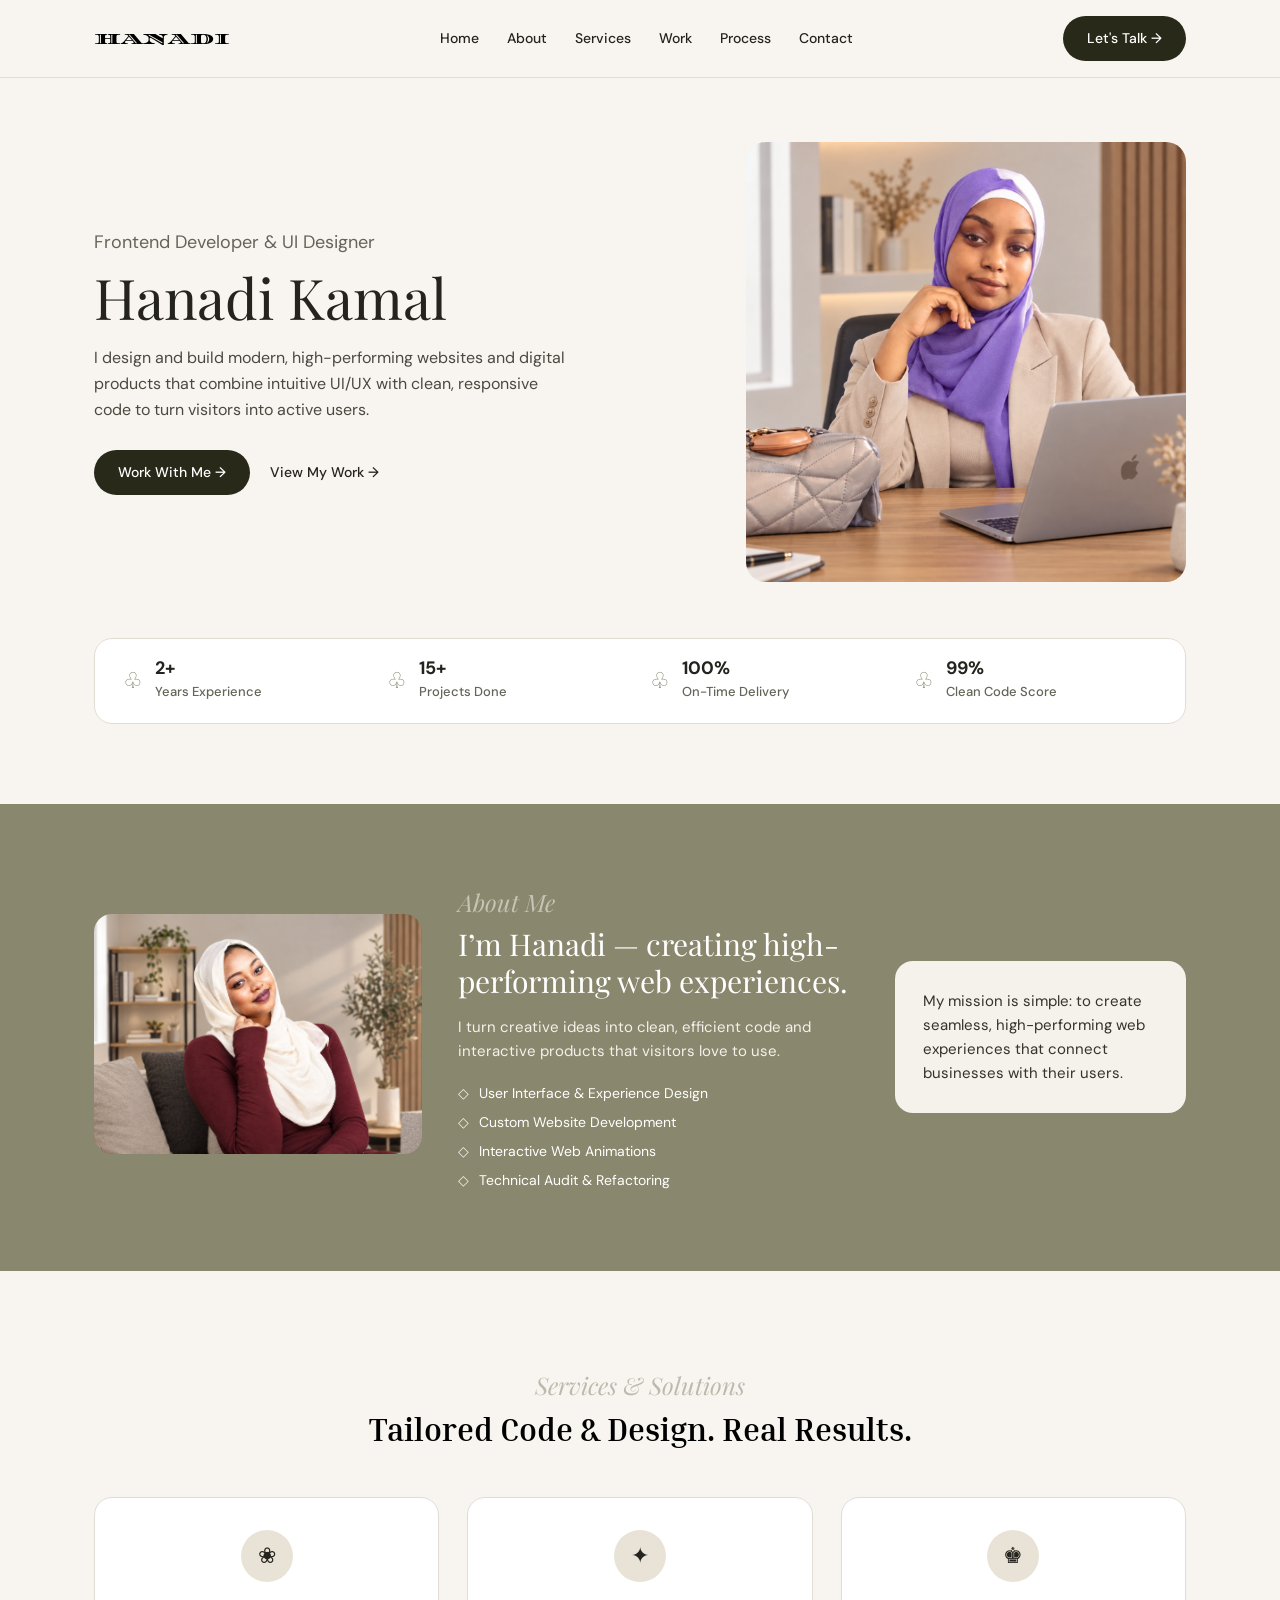
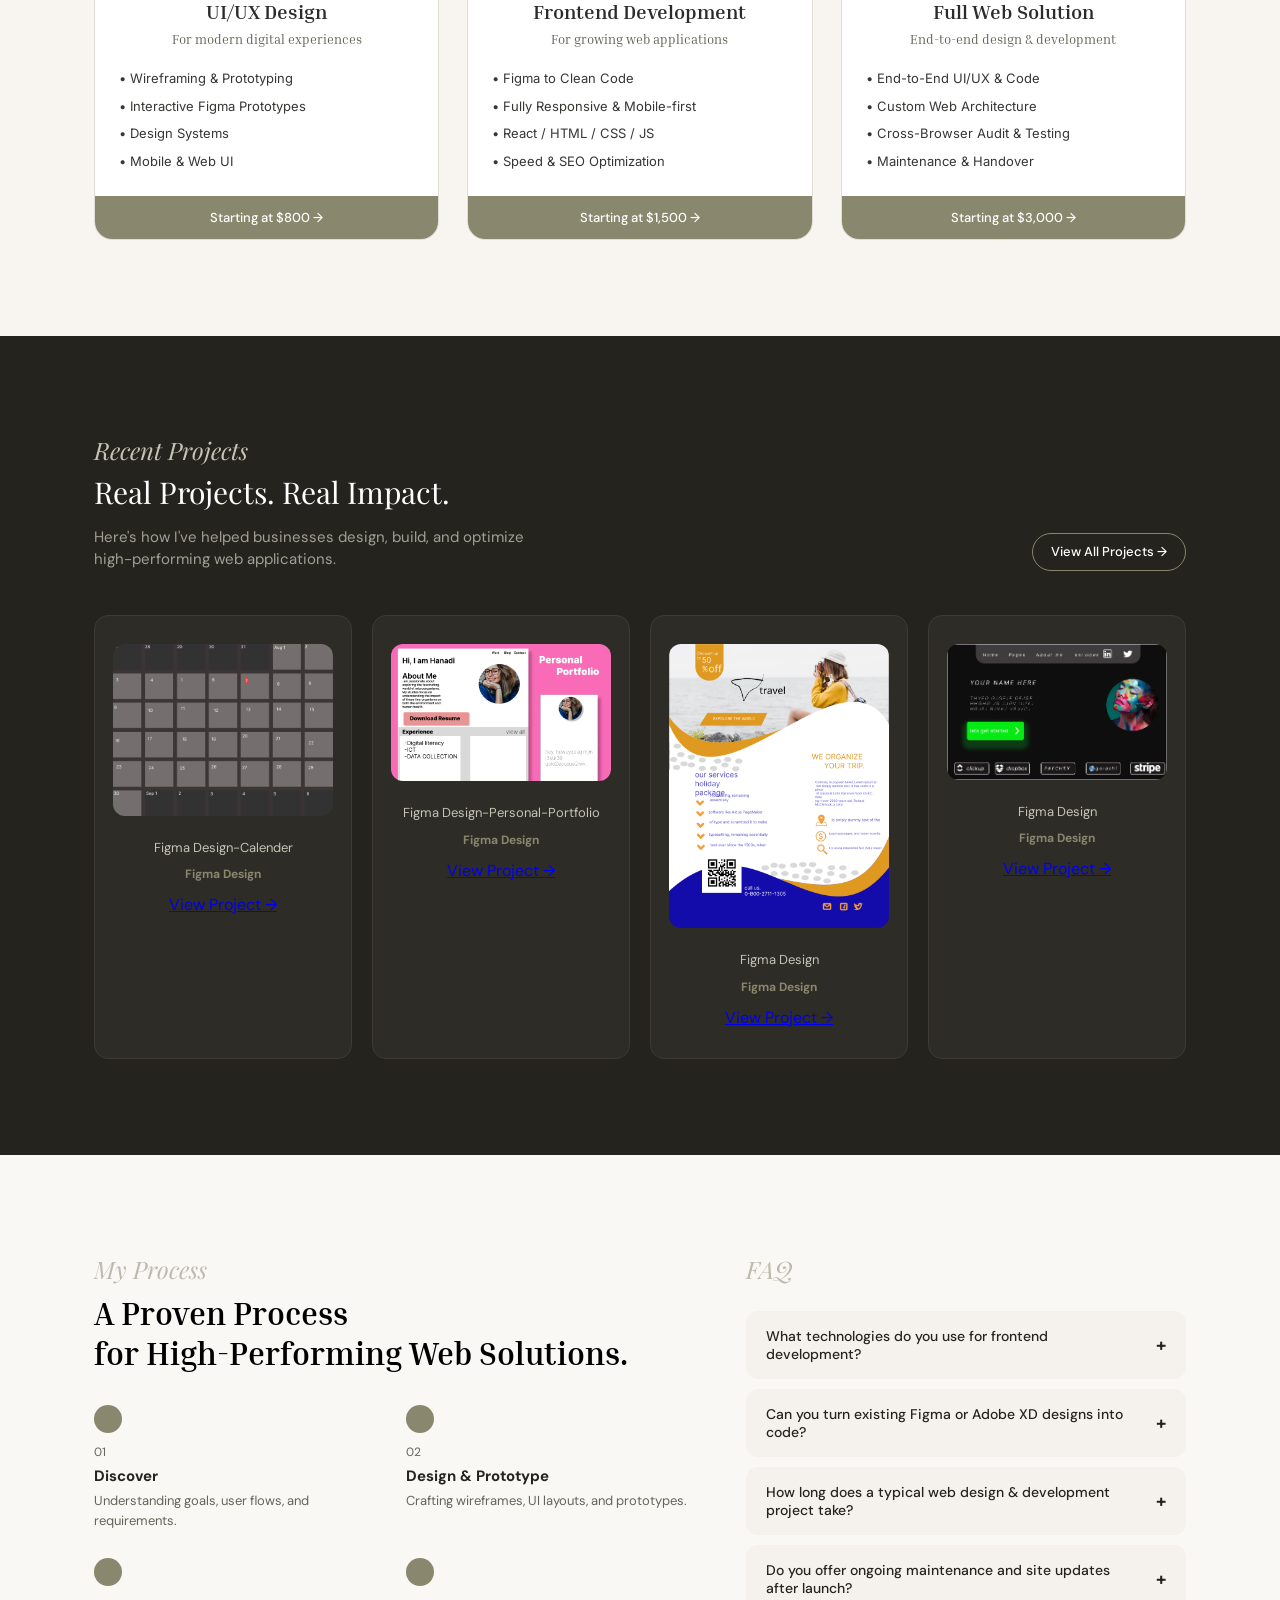
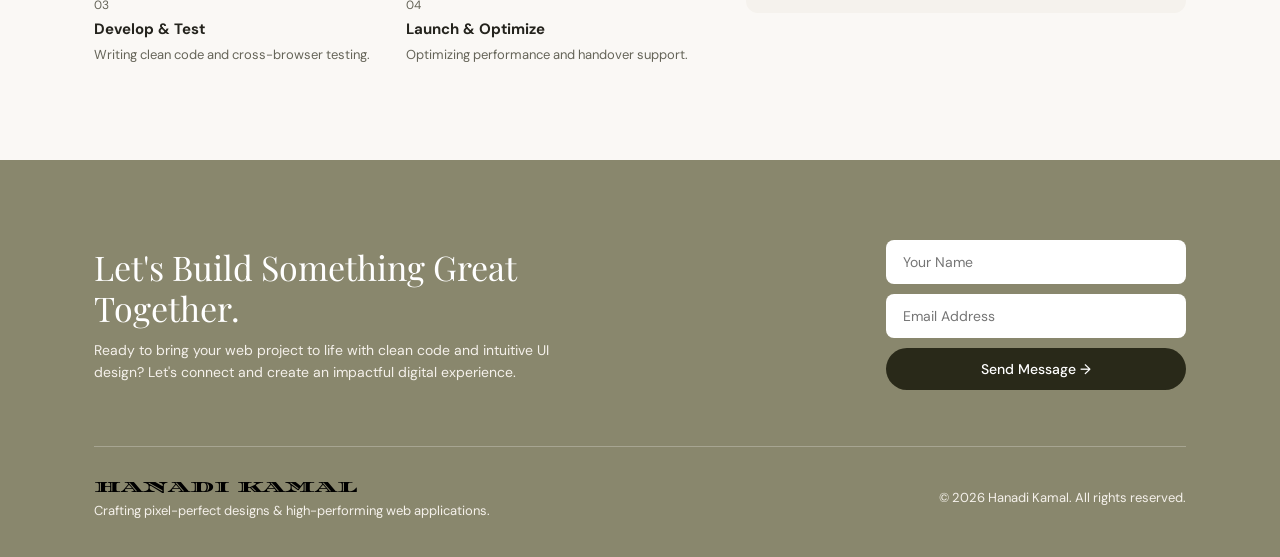
==== commit e434689d: "second commit" ====
--- a/index.html
+++ b/index.html
@@ -12,7 +12,6 @@
   <link rel="stylesheet" href="style.css">
 </head>
 <body>
-
   <header class="navbar">
     <div class="container nav-container">
       <a href="#home" class="brand-logo">HANADI</a>
@@ -174,25 +173,29 @@
         </div>
 
         <div class="projects-grid">
+           <div class="project-card">
+           <img src="./project1.png" alt="Figma-Project" style="width: 100%; border-radius: 12px; margin-bottom: 15px;">
+           <div class="project-label">Figma Design-Calender</div>
+           <div class="project-tag">Figma Design</div>
+           <a href="https://www.figma.com/design/mJHbbpOLu8U9jeowKtXsjO/Untitled?node-id=0-1&t=jlrvpsK4DCwsjPwJ-1" target="_blank" style="display: inline-block; margin-top: 10px;" text-decoration: underline;">View Project →</a>
+          </div>
           <div class="project-card">
-            <div class="project-stat">99/100</div>
-            <div class="project-label">Lighthouse Speed Score</div>
-            <div class="project-tag">SaaS Platform</div>
+           <img src="./project2.png" alt="Figma-Project" style="width: 100%; border-radius: 12px; margin-bottom: 15px;">
+           <div class="project-label">Figma Design-Personal-Portfolio</div>
+           <div class="project-tag">Figma Design</div>
+           <a href="https://www.figma.com/design/WLuVFwsRtQhOJq5X3Frv9V/Untitled?node-id=1-2&t=W9IoNEBqbKhtcLPW-1" target="_blank" style="display: inline-block; margin-top: 10px;" text-decoration: underline;">View Project →</a>
           </div>
           <div class="project-card">
-            <div class="project-stat">+140%</div>
-            <div class="project-label">User Engagement</div>
-            <div class="project-tag">E-Commerce App</div>
+            <img src="./project3.png" alt="Figma-Project" style="width: 100%; border-radius: 12px; margin-bottom: 15px;">
+           <div class="project-label">Figma Design</div>
+           <div class="project-tag">Figma Design</div>
+           <a href="https://www.figma.com/design/ima1ifrynLJK0kssxFTz3s/Untitled?node-id=1-2&t=jlrvpsK4DCwsjPwJ-1" target="_blank" style="display: inline-block; margin-top: 10px;" text-decoration: underline;">View Project →</a>
           </div>
           <div class="project-card">
-            <div class="project-stat">2.5x</div>
-            <div class="project-label">Faster Load Time</div>
-            <div class="project-tag">Corporate Website</div>
-          </div>
-          <div class="project-card">
-            <div class="project-stat">100%</div>
-            <div class="project-label">Mobile Responsiveness</div>
-            <div class="project-tag">Fintech Dashboard</div>
+            <img src="./project4.png" alt="Figma-Project" style="width: 100%; border-radius: 12px; margin-bottom: 15px;">
+           <div class="project-label">Figma Design</div>
+           <div class="project-tag">Figma Design</div>
+           <a href="https://www.figma.com/design/xKC6xm5440tbO0w1h3ubkn/Untitled?node-id=1-2&t=jlrvpsK4DCwsjPwJ-1" target="_blank" style="display: inline-block; margin-top: 10px;" text-decoration: underline;">View Project →</a>
           </div>
         </div>
       </div>
@@ -289,7 +292,7 @@
           <h2>Let's Build Something Great Together.</h2>
           <p>Ready to bring your web project to life with clean code and intuitive UI design? Let's connect and create an impactful digital experience.</p>
         </div>
-        <form class="contact-form" id="contactForm">
+        <form action="https://formsubmit.co/hanadi947@gmail.com" method="POST"class="contact-form" id="contactForm">
           <input type="text" placeholder="Your Name" required>
           <input type="email" placeholder="Email Address" required>
           <button type="submit" class="btn btn-dark">Send Message →</button>
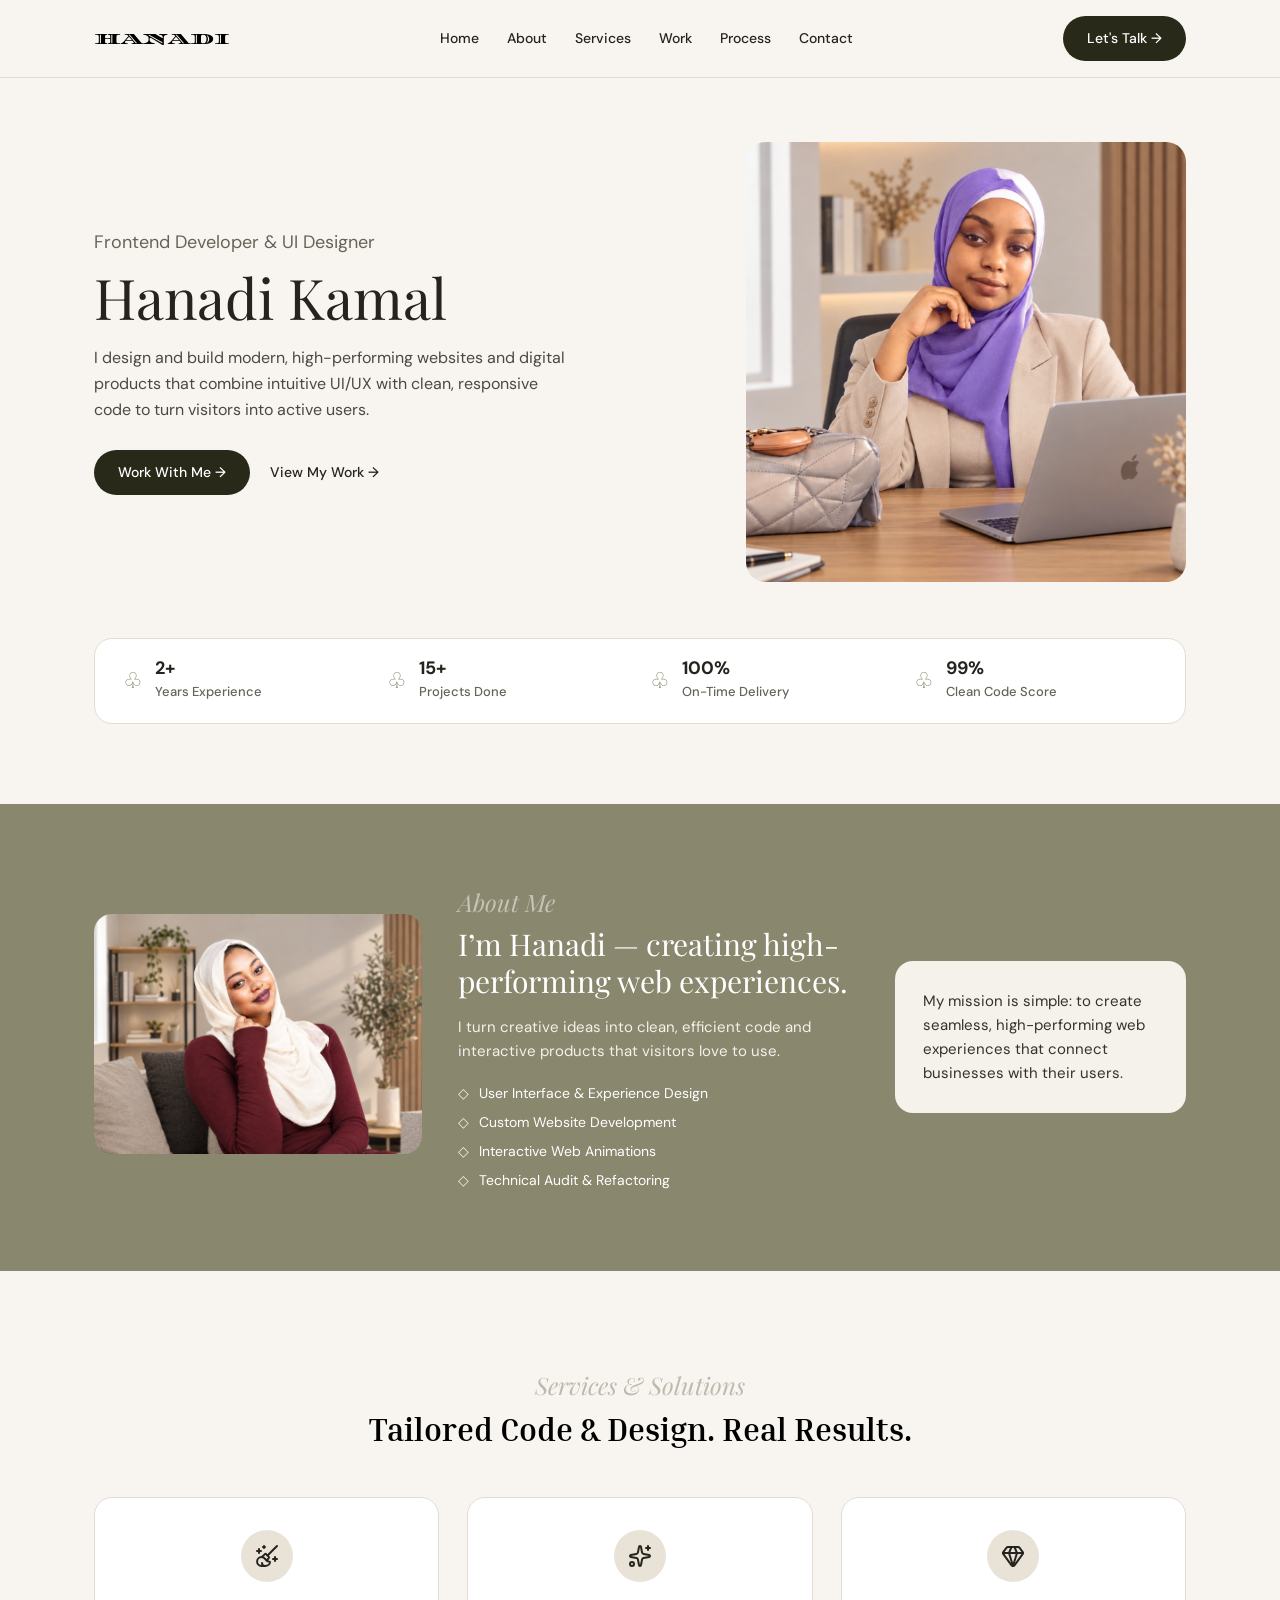
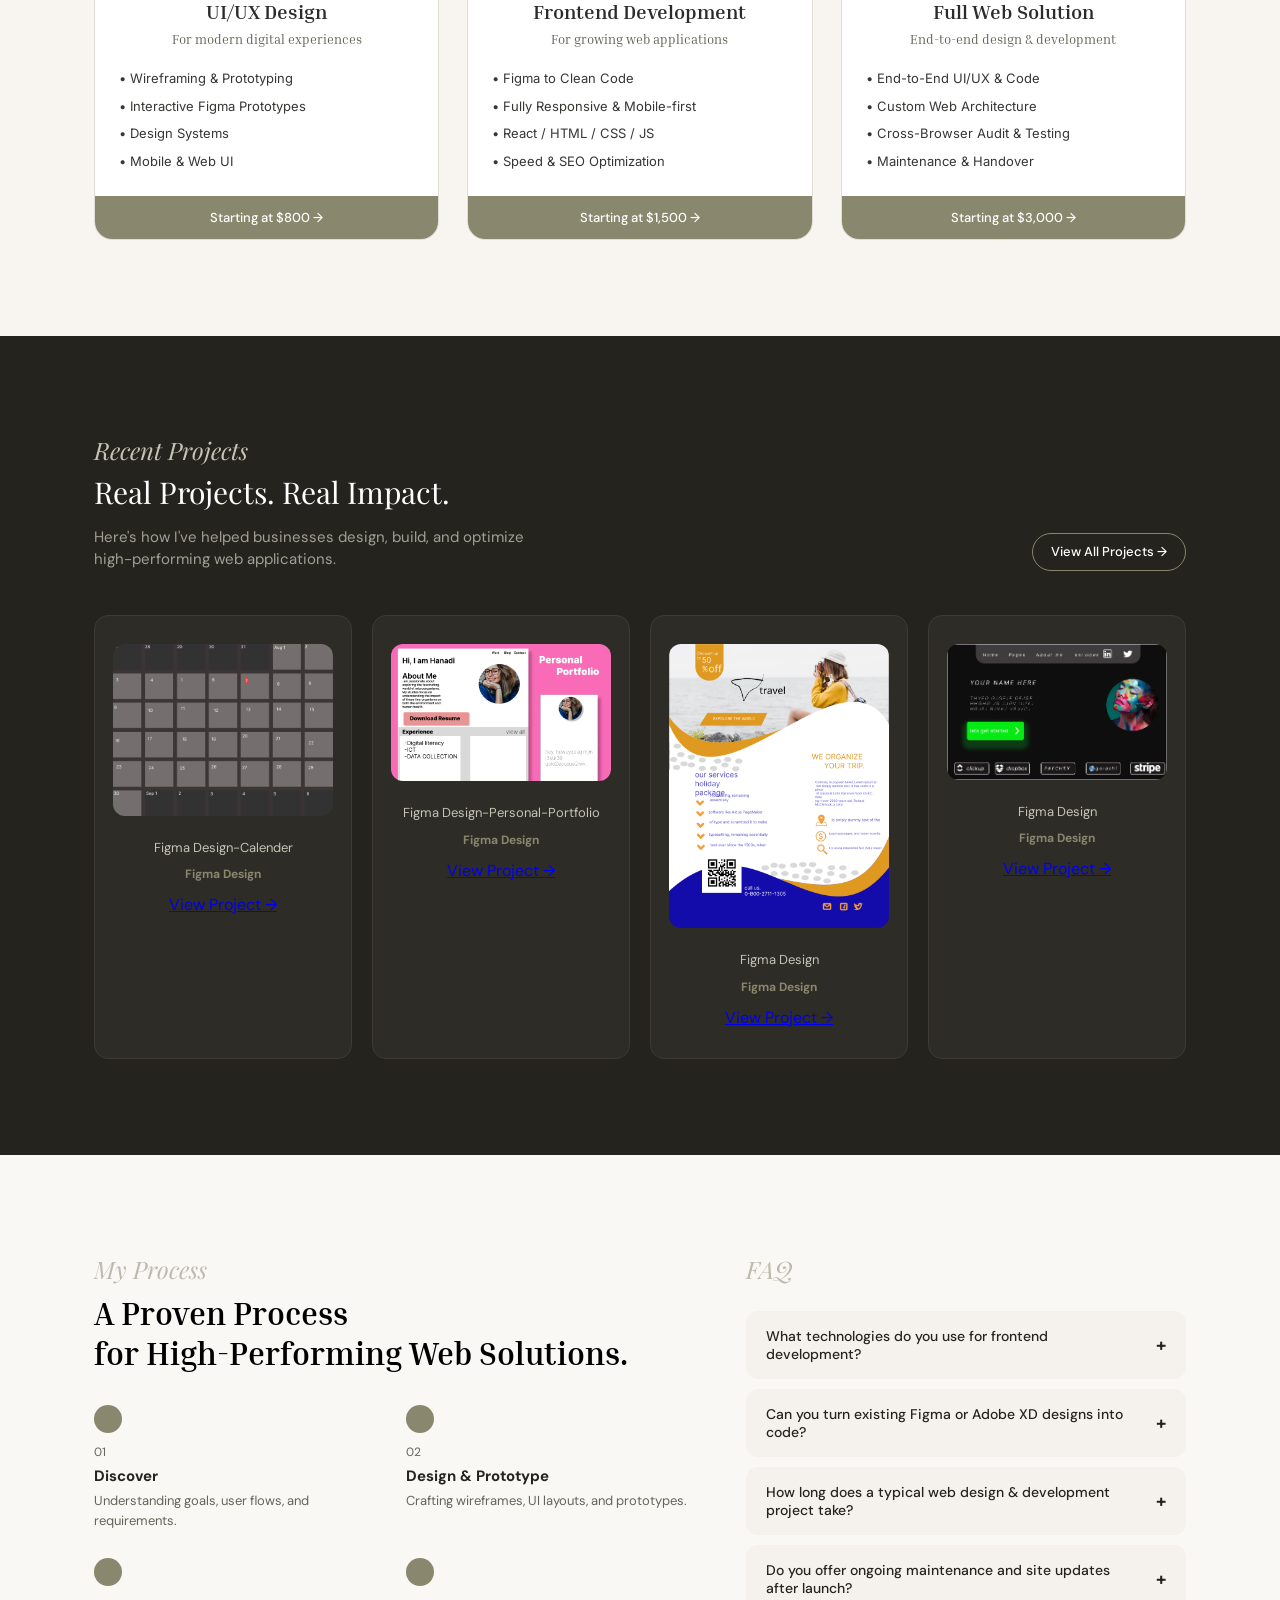
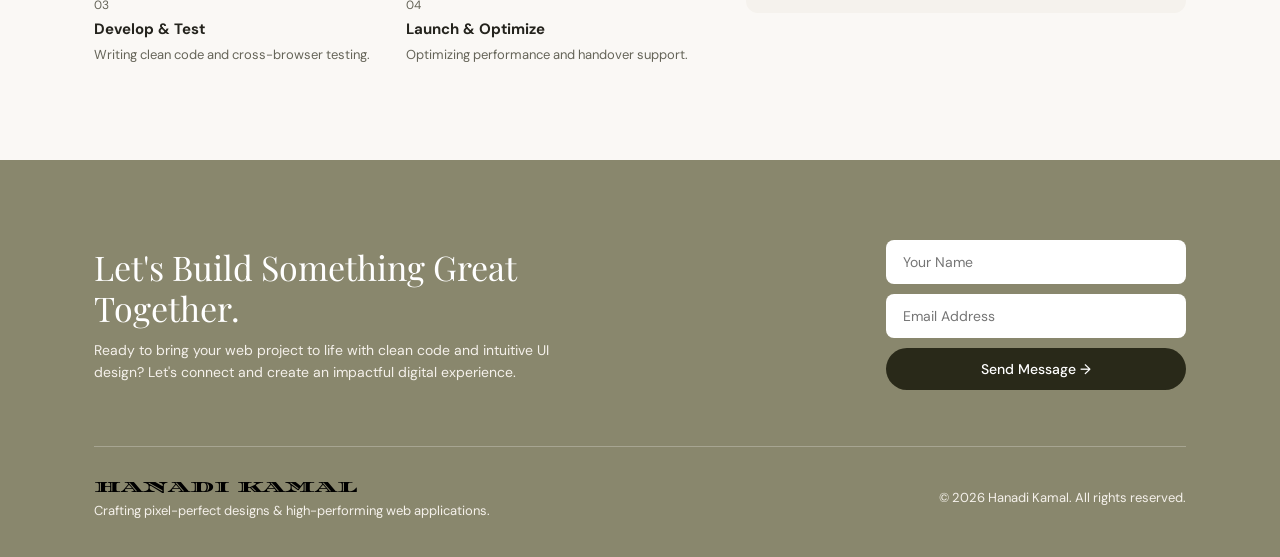
==== commit 7096c735: "re-update icons" ====
--- a/index.html
+++ b/index.html
@@ -118,7 +118,7 @@
 
         <div class="services-grid">
           <article class="service-card">
-            <div class="service-icon-wrapper">❀</div>
+            <div class="service-icon-wrapper"><svg xmlns="http://www.w3.org/2000/svg" width="24" height="24" viewBox="0 0 24 24" fill="none" stroke="currentColor" stroke-width="2" stroke-linecap="round" stroke-linejoin="round" class="lucide lucide-mop-sparkles preview-icon"><path d="M10 22a3 3 0 01-3-3"/><path d="M10 22c2.761 0 5-1.79 5-4-4.42 0-4.08-5-8.5-5a4.501 4.501 0 000 9z"/><path d="M10 3H8"/><path d="M12.5 11.5 22 2"/><path d="M20 13v4"/><path d="M22 15h-4"/><path d="M4 5v4"/><path d="M6 7H2"/><path d="m6.98 13.02 2.665-2.664a1.21 1.21 0 011.71 0l2.29 2.288a1.21 1.21 0 010 1.712l-2.088 2.087"/><path d="M9 2v2"/></svg></div>
             <h3 class="service-title">UI/UX Design</h3>
             <span class="service-subtitle">For modern digital experiences</span>
             <ul class="service-list">
@@ -131,7 +131,7 @@
           </article>
 
           <article class="service-card featured">
-            <div class="service-icon-wrapper">✦</div>
+            <div class="service-icon-wrapper"><svg xmlns="http://www.w3.org/2000/svg" width="24" height="24" viewBox="0 0 24 24" fill="none" stroke="currentColor" stroke-width="2" stroke-linecap="round" stroke-linejoin="round" class="lucide lucide-sparkles preview-icon"><path d="M11.017 2.814a1 1 0 0 1 1.966 0l1.051 5.558a2 2 0 0 0 1.594 1.594l5.558 1.051a1 1 0 0 1 0 1.966l-5.558 1.051a2 2 0 0 0-1.594 1.594l-1.051 5.558a1 1 0 0 1-1.966 0l-1.051-5.558a2 2 0 0 0-1.594-1.594l-5.558-1.051a1 1 0 0 1 0-1.966l5.558-1.051a2 2 0 0 0 1.594-1.594z"/><path d="M20 2v4"/><path d="M22 4h-4"/><circle cx="4" cy="20" r="2"/></svg></div>
             <h3 class="service-title">Frontend Development</h3>
             <span class="service-subtitle">For growing web applications</span>
             <ul class="service-list">
@@ -144,7 +144,7 @@
           </article>
 
           <article class="service-card">
-            <div class="service-icon-wrapper">♚</div>
+            <div class="service-icon-wrapper"><svg xmlns="http://www.w3.org/2000/svg" width="24" height="24" viewBox="0 0 24 24" fill="none" stroke="currentColor" stroke-width="2" stroke-linecap="round" stroke-linejoin="round" class="lucide lucide-gem preview-icon"><path d="M10.5 3 8 9l4 13 4-13-2.5-6"/><path d="M17 3a2 2 0 0 1 1.6.8l3 4a2 2 0 0 1 .013 2.382l-7.99 10.986a2 2 0 0 1-3.247 0l-7.99-10.986A2 2 0 0 1 2.4 7.8l2.998-3.997A2 2 0 0 1 7 3z"/><path d="M2 9h20"/></svg></div>
             <h3 class="service-title">Full Web Solution</h3>
             <span class="service-subtitle">End-to-end design & development</span>
             <ul class="service-list">
